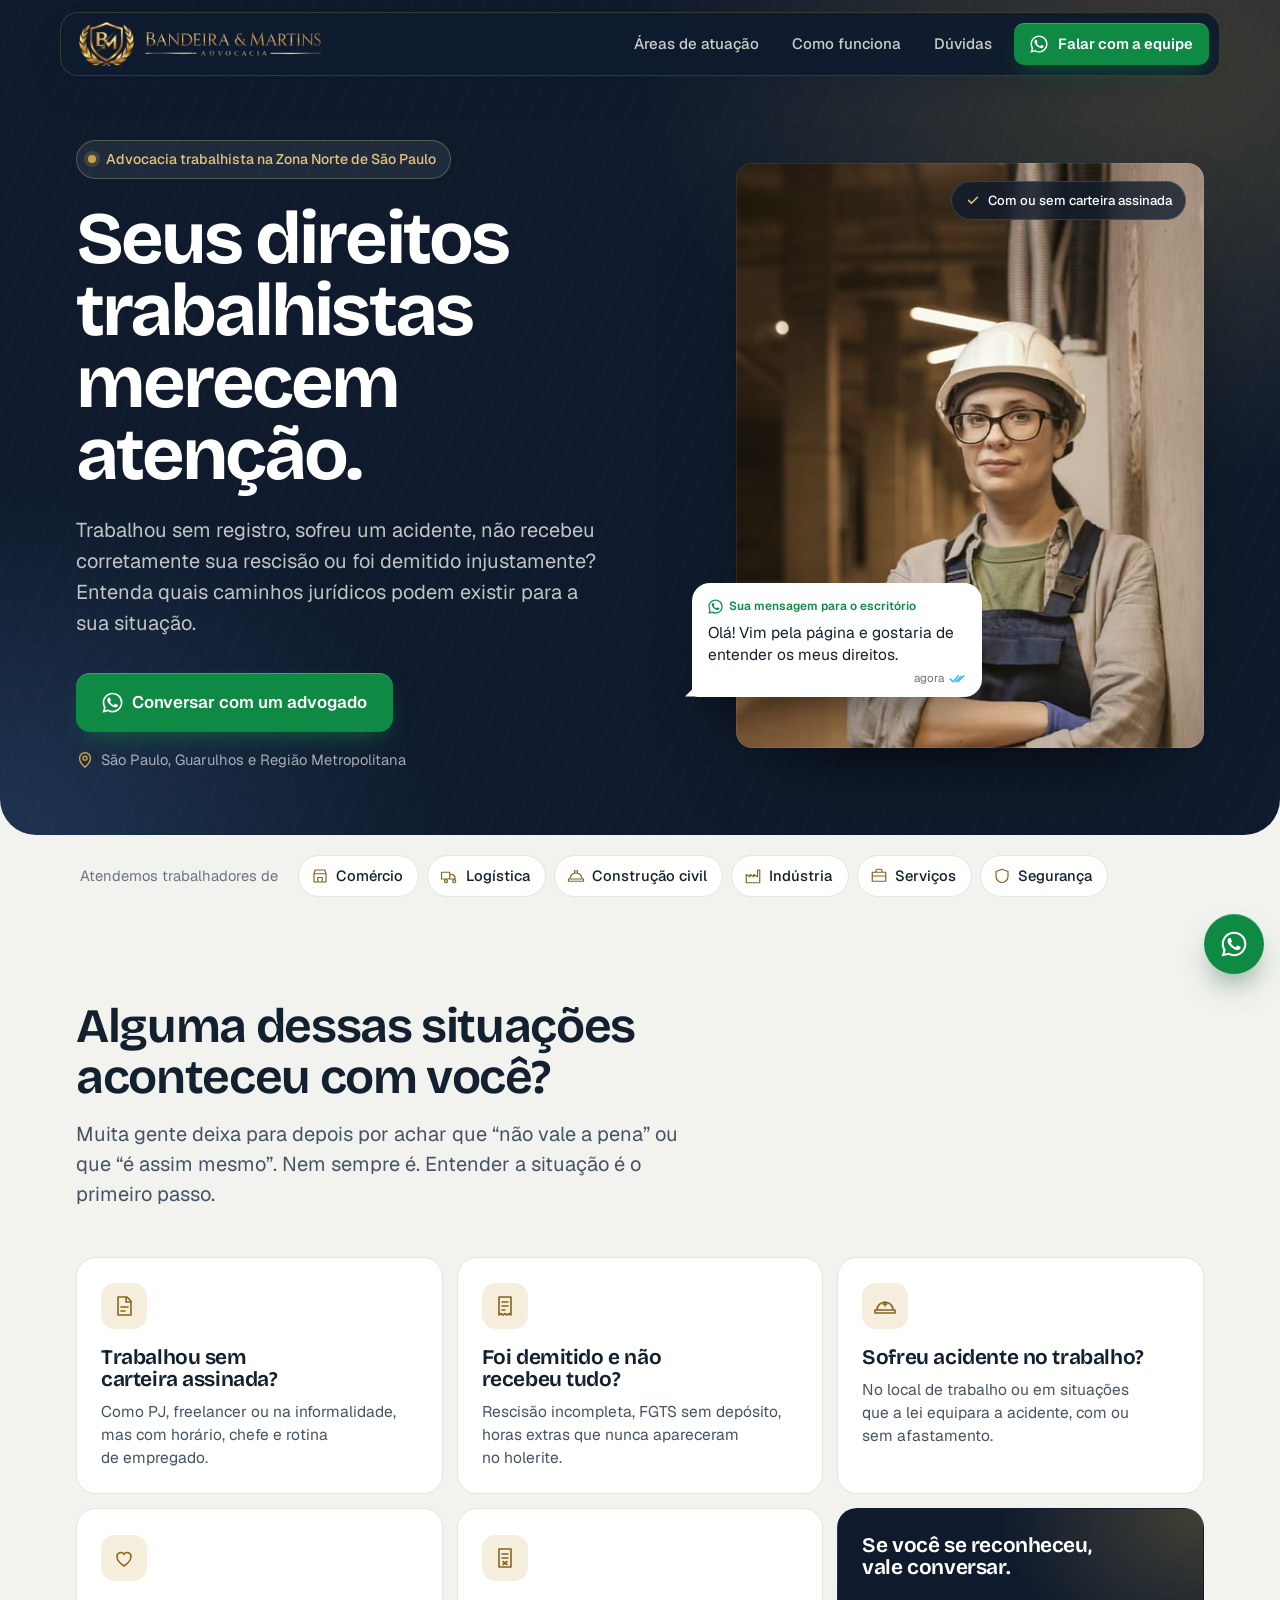
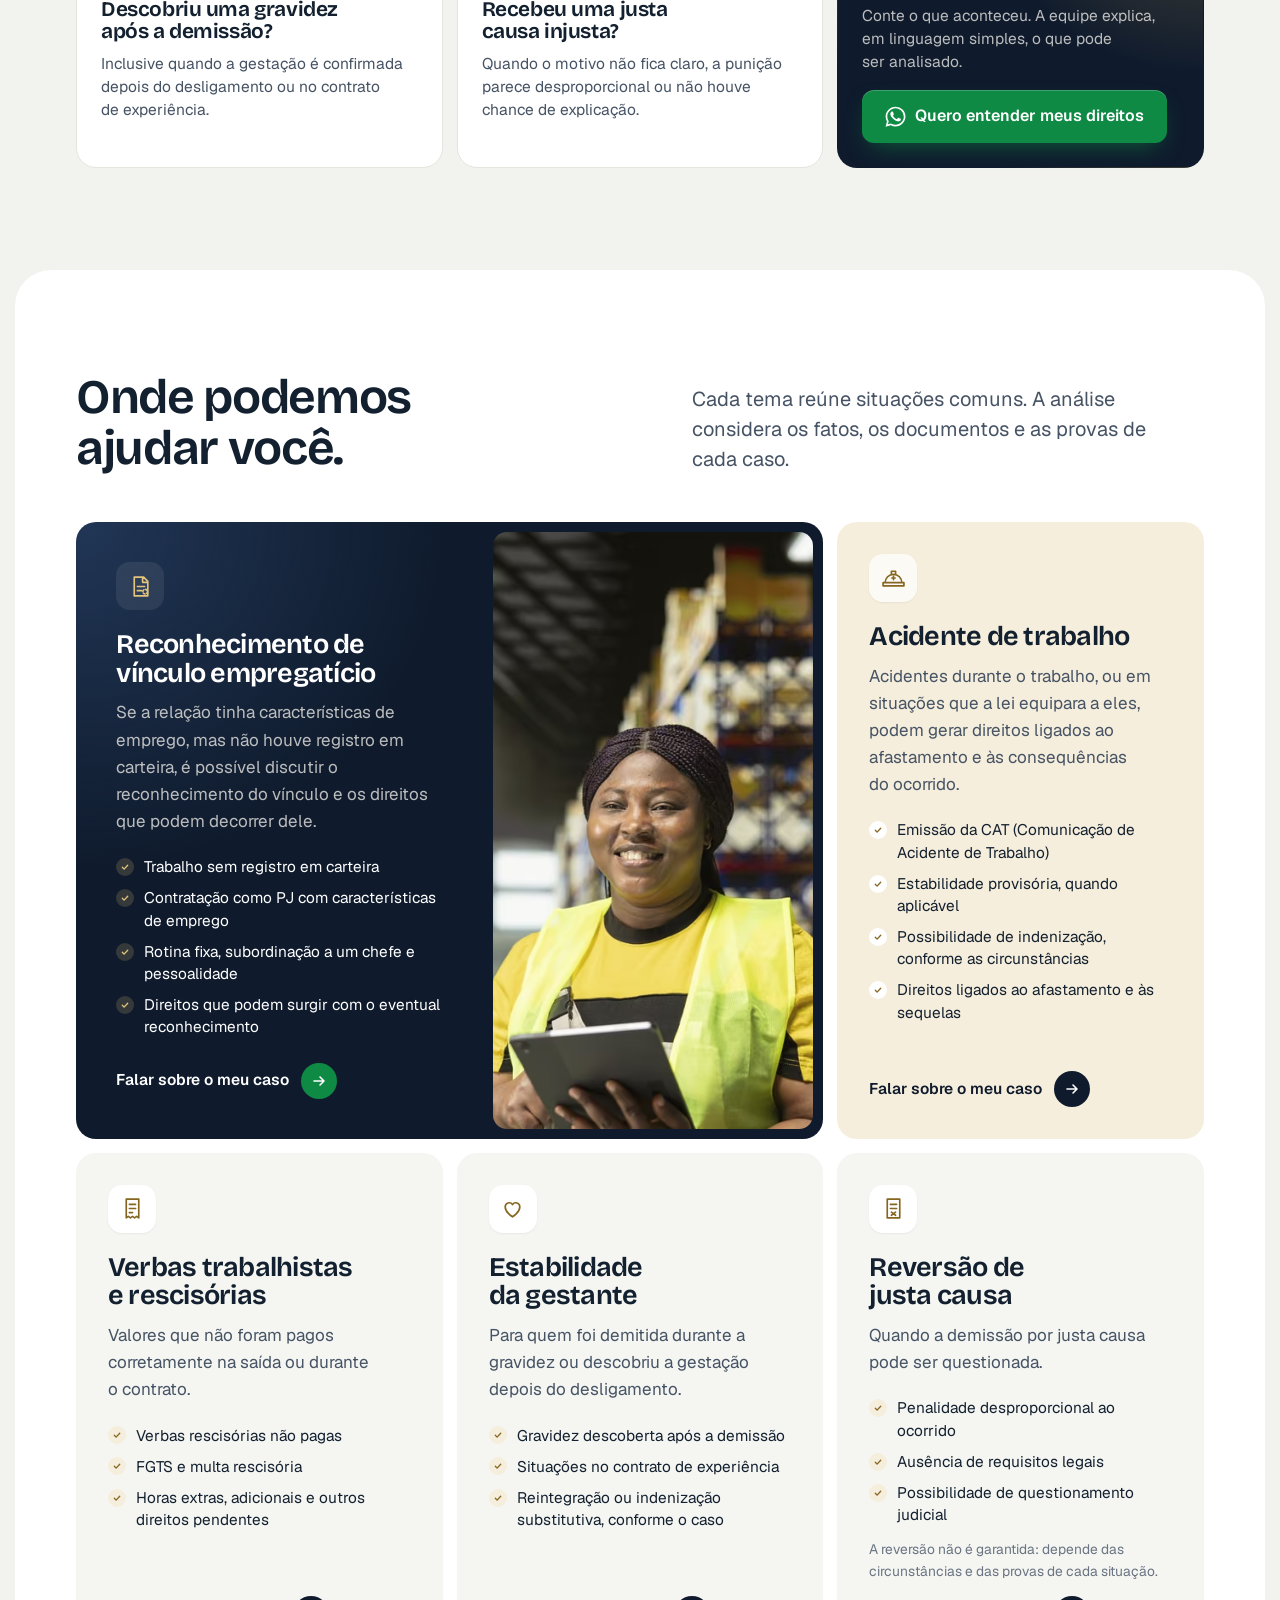
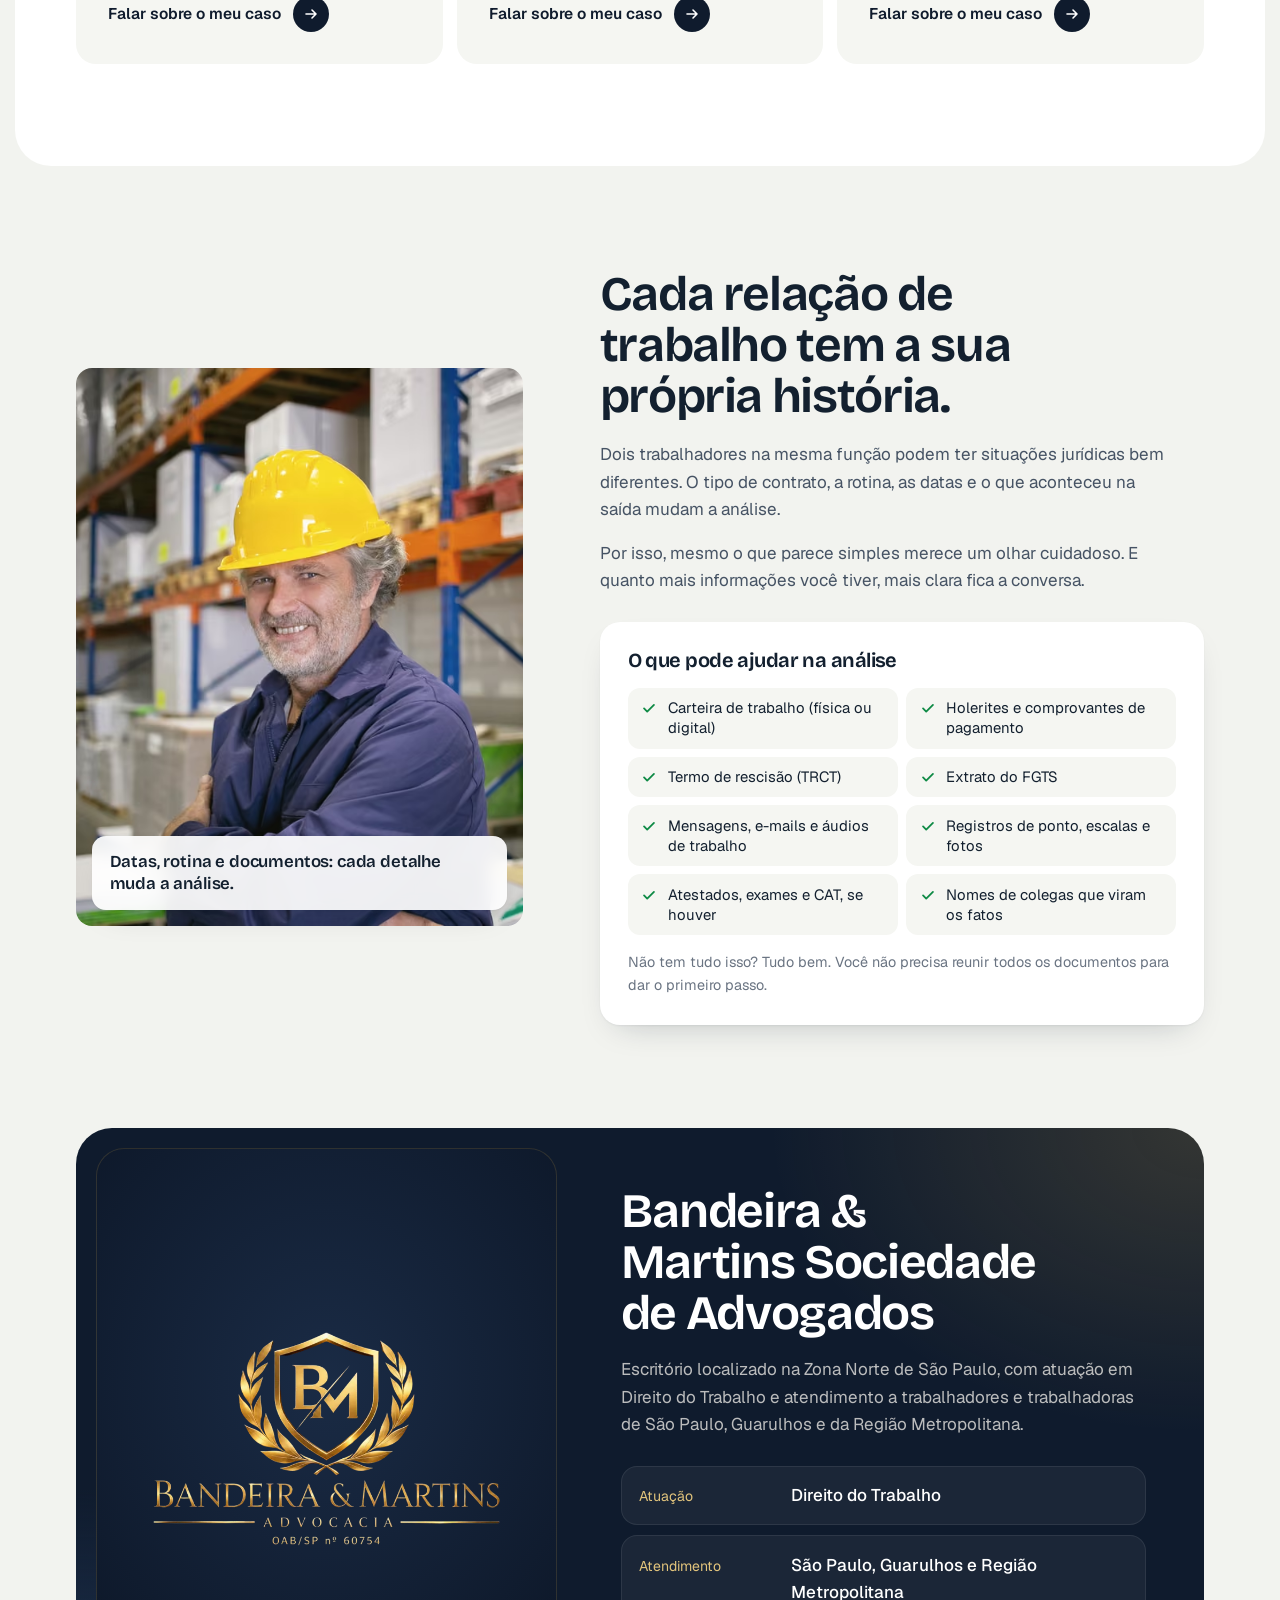
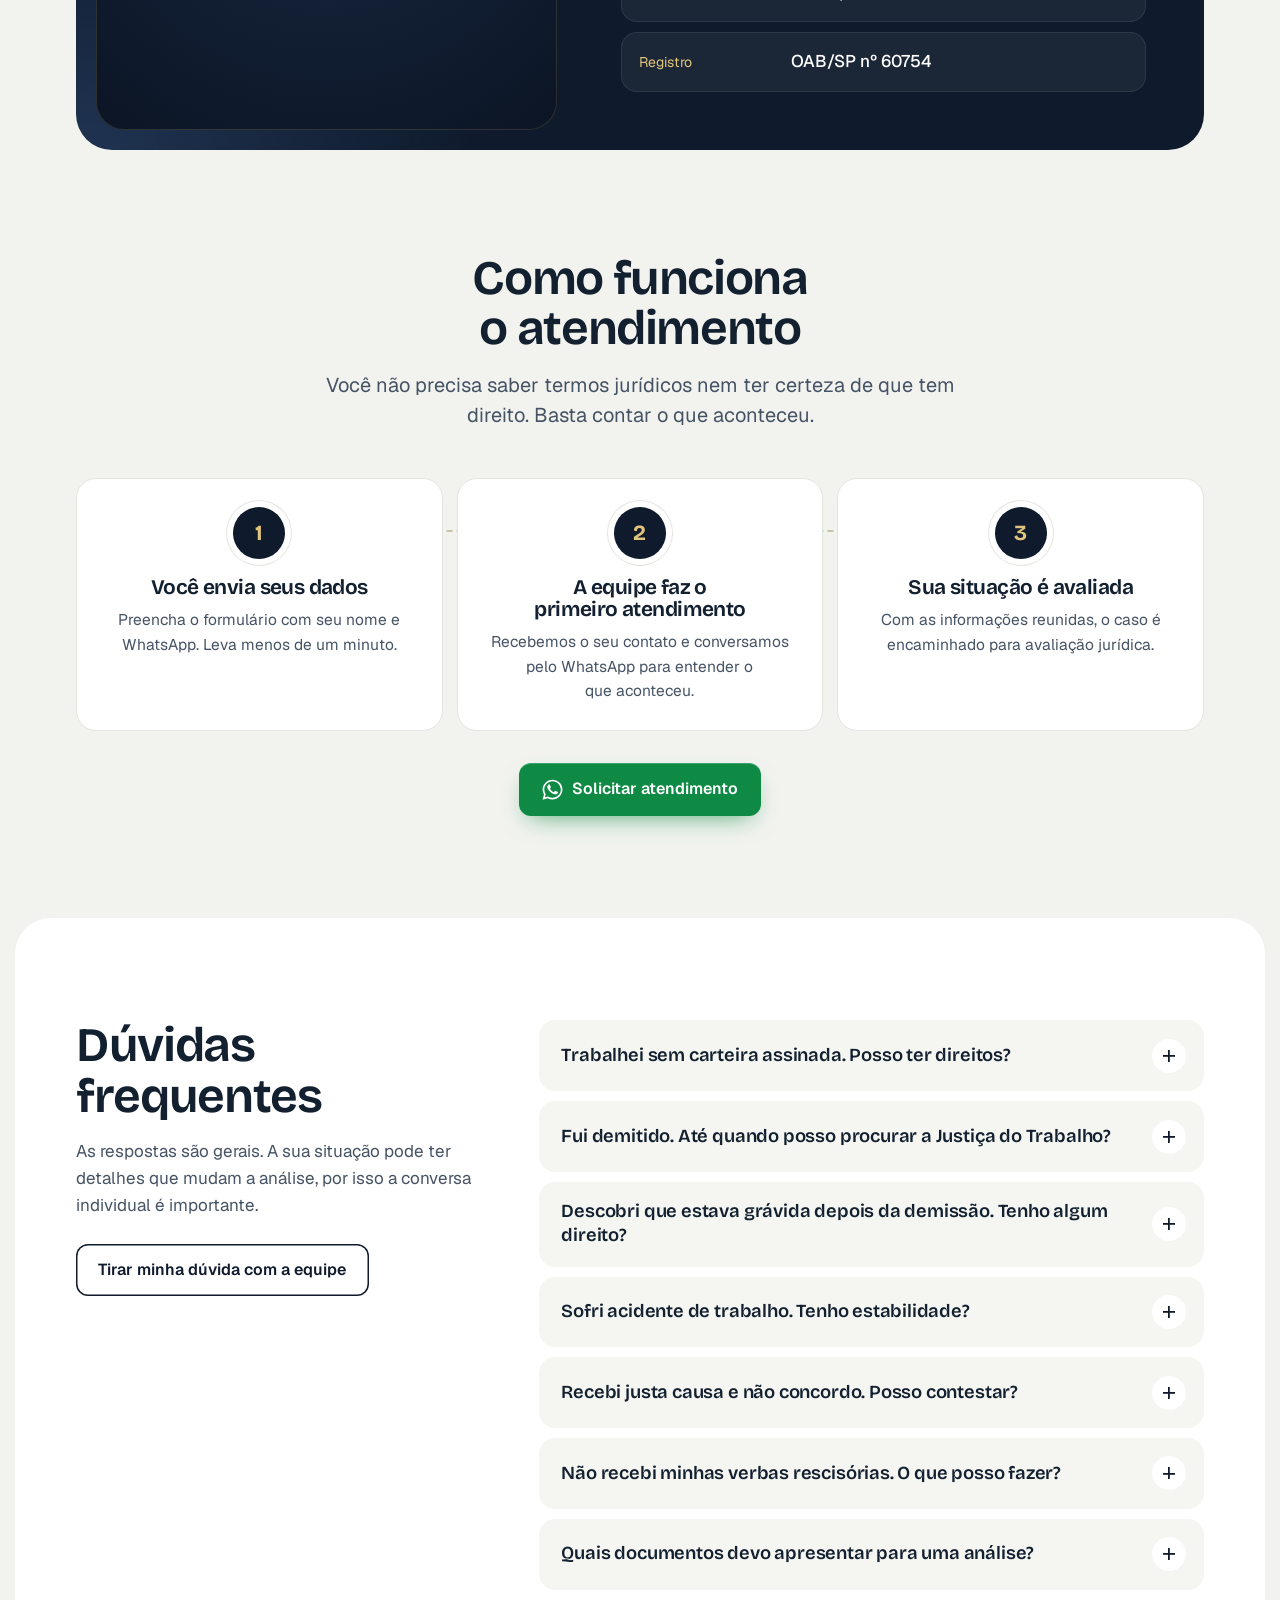
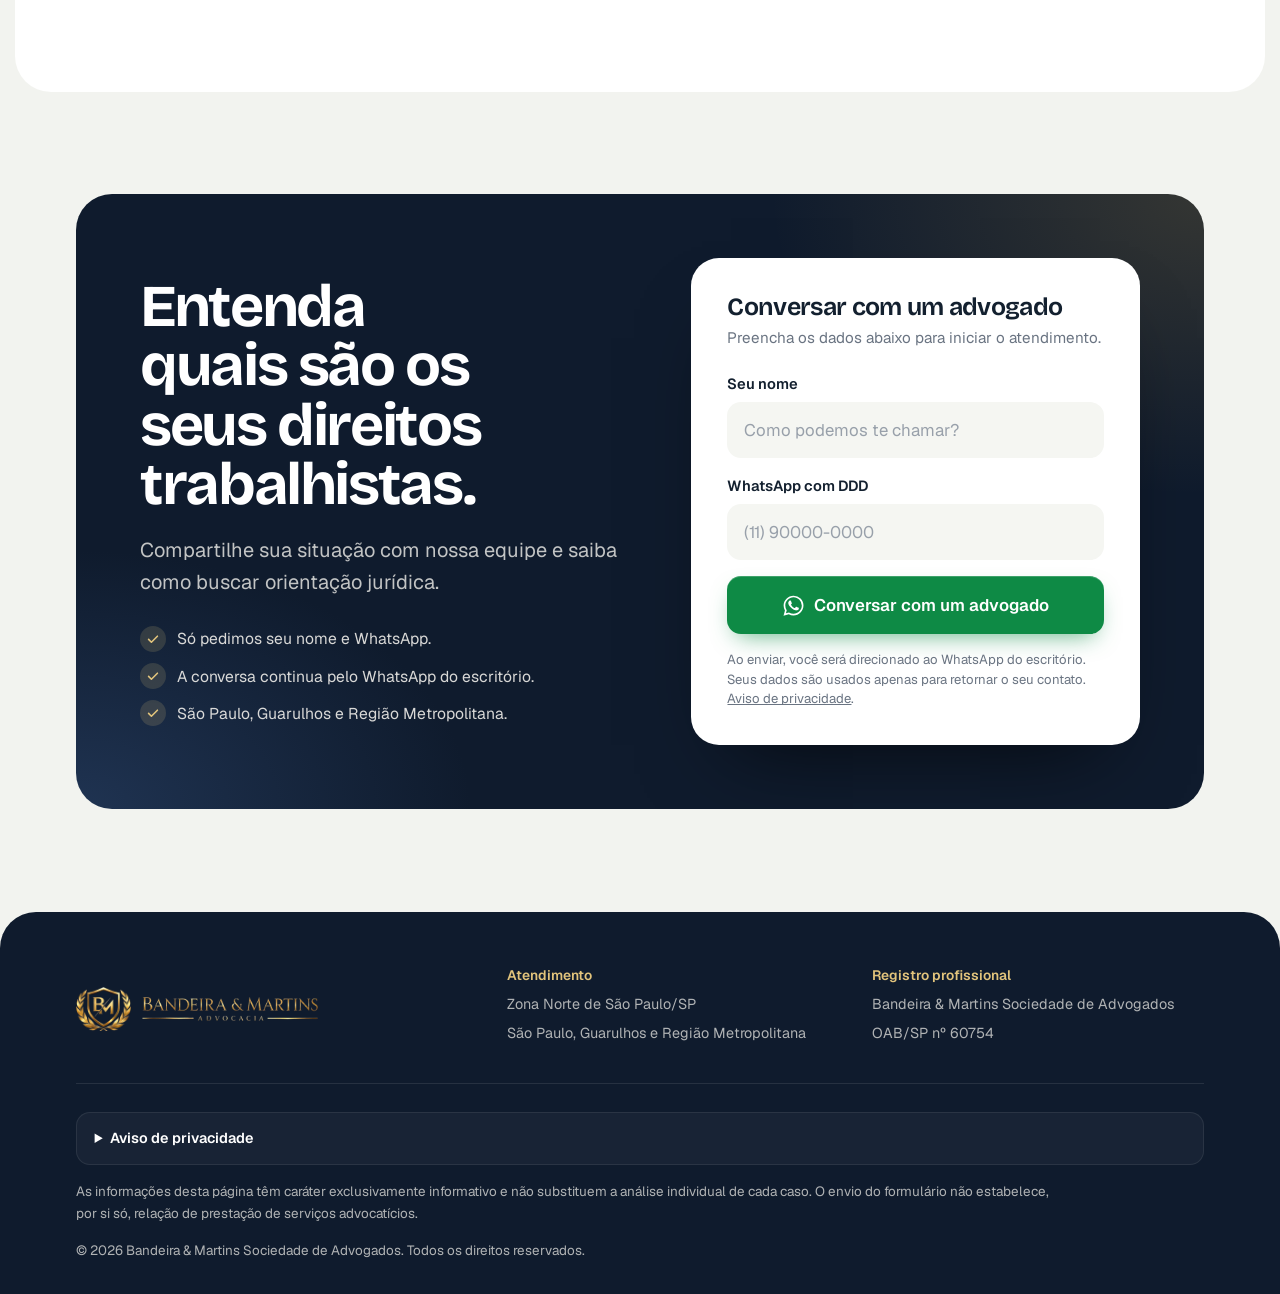
==== trabalhista/index.html @ 16fa7edf "LP Trabalhista Bandeira & Martins (pasta trabalhista/) + painel de leads - index.html: LP trabalhist" ====
<!doctype html>
<html lang="pt-BR">
<head>
  <meta charset="utf-8">
  <meta name="viewport" content="width=device-width, initial-scale=1, viewport-fit=cover">
  <title>Advogado Trabalhista na Zona Norte de SP | Bandeira &amp; Martins</title>
  <meta name="description" content="Trabalhou sem registro, sofreu acidente, não recebeu a rescisão ou foi demitido por justa causa? Entenda seus direitos trabalhistas. Atendimento em São Paulo, Guarulhos e Região Metropolitana.">
  <meta name="robots" content="index, follow">
  <meta name="theme-color" content="#0f1b2d">
  <!-- Após definir o domínio: <link rel="canonical" href="https://DOMINIO/"> e use a URL absoluta em og:image -->

  <meta property="og:type" content="website">
  <meta property="og:locale" content="pt_BR">
  <meta property="og:site_name" content="Bandeira &amp; Martins Sociedade de Advogados">
  <meta property="og:title" content="Seus direitos trabalhistas merecem atenção | Bandeira &amp; Martins">
  <meta property="og:description" content="Advocacia trabalhista na Zona Norte de São Paulo. Converse com a equipe e entenda quais caminhos podem existir para a sua situação.">
  <meta property="og:image" content="assets/img/og.jpg">
  <meta property="og:image:width" content="1200">
  <meta property="og:image:height" content="630">
  <meta name="twitter:card" content="summary_large_image">

  <link rel="icon" href="assets/img/favicon.png" type="image/png">
  <link rel="apple-touch-icon" href="assets/img/apple-touch-icon.png">

  <link rel="preload" href="assets/fonts/bricolage-grotesque-latin-wght-normal.woff2" as="font" type="font/woff2" crossorigin>
  <link rel="preload" href="assets/fonts/geist-latin-wght-normal.woff2" as="font" type="font/woff2" crossorigin>
  <link rel="preload" as="image" type="image/avif" fetchpriority="high"
        imagesrcset="assets/img/hero-520.avif 520w, assets/img/hero-780.avif 780w, assets/img/hero-1080.avif 1080w"
        imagesizes="(max-width: 900px) 92vw, 40vw">
  <link rel="preconnect" href="https://qxhnjzyhtllmtdrcyygi.supabase.co" crossorigin>

  <link rel="stylesheet" href="assets/css/style.css">
  <script>document.documentElement.classList.add('js');</script>

  <!--
    TAGS DE CAMPANHA (Meta Pixel / Google Tag Manager / Google Ads)
    Cole os snippets aqui. O formulário já dispara window.dataLayer.push({ event: 'generate_lead' })
    e, se existir, fbq('track', 'Lead') no envio bem-sucedido.
  -->

  <script type="application/ld+json">
  {
    "@context": "https://schema.org",
    "@type": "LegalService",
    "name": "Bandeira & Martins Sociedade de Advogados",
    "logo": "assets/img/logo-full.webp",
    "telephone": "+55-11-98171-6908",
    "description": "Advocacia trabalhista na Zona Norte de São Paulo.",
    "areaServed": ["São Paulo", "Guarulhos", "Região Metropolitana de São Paulo"],
    "address": { "@type": "PostalAddress", "addressLocality": "São Paulo", "addressRegion": "SP", "addressCountry": "BR" },
    "knowsAbout": ["Direito do Trabalho", "Reconhecimento de vínculo empregatício", "Acidente de trabalho", "Verbas rescisórias", "Estabilidade da gestante", "Reversão de justa causa"]
  }
  </script>
</head>
<body>
  <svg width="0" height="0" style="position:absolute" aria-hidden="true" focusable="false">
    <symbol id="i-wa" viewBox="0 0 24 24"><path fill="currentColor" d="M17.47 14.38c-.3-.15-1.75-.86-2.02-.96-.27-.1-.47-.15-.67.15-.2.3-.77.96-.94 1.16-.17.2-.35.22-.64.07-.3-.15-1.25-.46-2.38-1.47-.88-.79-1.47-1.76-1.65-2.06-.17-.3-.02-.46.13-.6.13-.14.3-.35.45-.52.15-.18.2-.3.3-.5.1-.2.05-.37-.03-.52-.07-.15-.67-1.62-.92-2.22-.24-.58-.49-.5-.67-.51h-.57c-.2 0-.52.07-.79.37-.27.3-1.04 1.02-1.04 2.48 0 1.46 1.07 2.88 1.21 3.08.15.2 2.1 3.2 5.08 4.49.71.31 1.26.49 1.7.63.71.22 1.36.19 1.87.12.57-.09 1.75-.72 2-1.41.25-.69.25-1.29.17-1.41-.07-.12-.27-.2-.57-.35M12.05 21.5h-.01a9.4 9.4 0 0 1-4.8-1.31l-.34-.2-3.56.93.95-3.47-.22-.36a9.4 9.4 0 0 1-1.44-5.01c0-5.2 4.23-9.43 9.43-9.43 2.52 0 4.89.98 6.67 2.77a9.37 9.37 0 0 1 2.76 6.67c0 5.2-4.23 9.42-9.44 9.42m8.03-17.45A11.27 11.27 0 0 0 12.05.72C5.79.72.7 5.8.7 12.06c0 2 .52 3.95 1.52 5.67L.6 23.6l6.01-1.58a11.3 11.3 0 0 0 5.43 1.38h.01c6.25 0 11.34-5.09 11.35-11.35 0-3.03-1.18-5.88-3.32-8.02"/></symbol>
    <symbol id="i-arrow" viewBox="0 0 16 16"><path d="M3 8h10M9 4l4 4-4 4" fill="none" stroke="currentColor" stroke-width="1.6" stroke-linecap="round" stroke-linejoin="round"/></symbol>
    <symbol id="i-check" viewBox="0 0 20 20"><path d="M4.5 10.5l3.5 3.5L15.5 6.5" fill="none" stroke="currentColor" stroke-width="2" stroke-linecap="round" stroke-linejoin="round"/></symbol>
    <symbol id="i-pin" viewBox="0 0 20 20"><path d="M10 18s6-5.3 6-10a6 6 0 1 0-12 0c0 4.7 6 10 6 10z" fill="none" stroke="currentColor" stroke-width="1.6"/><circle cx="10" cy="8" r="2.2" fill="none" stroke="currentColor" stroke-width="1.6"/></symbol>
    <symbol id="i-ticks" viewBox="0 0 18 12"><path d="M1 6.5l3 3L10 3M7 9.5L13 3.5M9.5 9.5L16 3" fill="none" stroke="currentColor" stroke-width="1.5" stroke-linecap="round" stroke-linejoin="round"/></symbol>
  </svg>

  <a class="skip-link" href="#conteudo">Pular para o conteúdo</a>

  <!-- ===================== CABEÇALHO ===================== -->
  <header class="site-header">
    <div class="site-header__bar">
      <a class="brand" href="#conteudo" aria-label="Bandeira &amp; Martins Advocacia — início">
        <img class="brand__mark" src="assets/img/logo-mark.webp" width="120" height="96" alt="">
        <img class="brand__word" src="assets/img/logo-word.webp" width="468" height="64" alt="Bandeira &amp; Martins Advocacia">
      </a>
      <nav class="nav" aria-label="Principal">
        <ul class="nav__list" id="menu">
          <li><a href="#areas">Áreas de atuação</a></li>
          <li><a href="#como-funciona">Como funciona</a></li>
          <li><a href="#duvidas">Dúvidas</a></li>
          <li class="nav__cta"><a class="btn" href="#contato" data-cta="menu"><svg aria-hidden="true"><use href="#i-wa"/></svg>Falar com a equipe</a></li>
        </ul>
        <a class="btn btn--sm nav__btn" href="#contato" data-cta="header"><svg aria-hidden="true"><use href="#i-wa"/></svg>Falar com a equipe</a>
        <button class="menu-toggle" type="button" aria-expanded="false" aria-controls="menu" aria-label="Abrir menu"><span></span></button>
      </nav>
    </div>
  </header>

  <main id="conteudo">

    <!-- ===================== 01 · HERO ===================== -->
    <section class="hero" aria-labelledby="hero-title">
      <div class="wrap">
        <div class="hero__panel">
          <div class="hero__copy">
            <p class="hero__badge"><span class="dot" aria-hidden="true"></span>Advocacia trabalhista na Zona Norte de São Paulo</p>
            <h1 class="hero__title" id="hero-title">Seus direitos trabalhistas merecem atenção.</h1>
            <p class="hero__lead">Trabalhou sem registro, sofreu um acidente, não recebeu corretamente sua rescisão ou foi demitido injustamente? Entenda quais caminhos jurídicos podem existir para a sua situação.</p>
            <div class="hero__actions">
              <a class="btn btn--lg" href="#contato" data-cta="hero"><svg aria-hidden="true"><use href="#i-wa"/></svg>Conversar com um advogado</a>
              <p class="hero__region"><svg aria-hidden="true"><use href="#i-pin"/></svg>São Paulo, Guarulhos e Região Metropolitana</p>
            </div>
          </div>

          <div class="hero__visual">
            <div class="hero__photo">
              <picture>
                <source type="image/avif" srcset="assets/img/hero-520.avif 520w, assets/img/hero-780.avif 780w, assets/img/hero-1080.avif 1080w" sizes="(max-width: 900px) 92vw, 40vw">
                <source type="image/webp" srcset="assets/img/hero-520.webp 520w, assets/img/hero-780.webp 780w, assets/img/hero-1080.webp 1080w" sizes="(max-width: 900px) 92vw, 40vw">
                <img src="assets/img/hero-780.webp" width="780" height="975" alt="Trabalhadora de capacete e macacão em um galpão industrial" fetchpriority="high" decoding="async">
              </picture>
            </div>

            <!-- Ilustra a mensagem que o próprio visitante envia ao final do formulário -->
            <div class="bubble" aria-hidden="true">
              <p class="bubble__head"><svg><use href="#i-wa"/></svg>Sua mensagem para o escritório</p>
              <p class="bubble__text">Olá! Vim pela página e gostaria de entender os meus direitos.</p>
              <p class="bubble__meta">agora <svg><use href="#i-ticks"/></svg></p>
            </div>

            <p class="hero__chip"><svg aria-hidden="true"><use href="#i-check"/></svg>Com ou sem carteira assinada</p>
          </div>
        </div>

        <div class="sectors">
          <p class="sectors__label">Atendemos trabalhadores de</p>
          <ul class="sectors__list">
            <li><svg viewBox="0 0 24 24" aria-hidden="true"><path d="M4 9l1.5-5h13L20 9M4 9h16M4 9v11h16V9M9 20v-6h6v6"/></svg>Comércio</li>
            <li><svg viewBox="0 0 24 24" aria-hidden="true"><path d="M2 7h11v9H2zM13 10h4l3 3v3h-7M6 19a2 2 0 1 0 0-.01M17 19a2 2 0 1 0 0-.01"/></svg>Logística</li>
            <li><svg viewBox="0 0 24 24" aria-hidden="true"><path d="M4 16a8 8 0 0 1 16 0M2 16h20v3H2zM10 8V5h4v3"/></svg>Construção civil</li>
            <li><svg viewBox="0 0 24 24" aria-hidden="true"><path d="M3 21V10l5 3V10l5 3V10l5 3V4h3v17z"/></svg>Indústria</li>
            <li><svg viewBox="0 0 24 24" aria-hidden="true"><path d="M8 7V5a2 2 0 0 1 2-2h4a2 2 0 0 1 2 2v2M3 7h18v12H3zM3 12h18"/></svg>Serviços</li>
            <li><svg viewBox="0 0 24 24" aria-hidden="true"><path d="M12 3l8 3v6c0 4.5-3.4 8-8 9-4.6-1-8-4.5-8-9V6z"/></svg>Segurança</li>
          </ul>
        </div>
      </div>
    </section>

    <!-- ===================== 02 · IDENTIFICAÇÃO ===================== -->
    <section class="ident" aria-labelledby="ident-title">
      <div class="wrap">
        <div class="head">
          <h2 id="ident-title">Alguma dessas situações aconteceu com você?</h2>
          <p>Muita gente deixa para depois por achar que “não vale a pena” ou que “é assim mesmo”. Nem sempre é. Entender a situação é o primeiro passo.</p>
        </div>

        <ul class="ident__grid">
          <li class="sit">
            <span class="sit__icon" aria-hidden="true"><svg viewBox="0 0 24 24"><path d="M6 3h9l4 4v14H6zM14 3v5h5M9 13h7M9 17h4"/></svg></span>
            <h3>Trabalhou sem carteira assinada?</h3>
            <p>Como PJ, freelancer ou na informalidade, mas com horário, chefe e rotina de empregado.</p>
          </li>
          <li class="sit">
            <span class="sit__icon" aria-hidden="true"><svg viewBox="0 0 24 24"><path d="M6 3h12v18l-2-1.4-2 1.4-2-1.4-2 1.4-2-1.4L6 21zM9 8h6M9 12h6M9 16h3"/></svg></span>
            <h3>Foi demitido e não recebeu tudo?</h3>
            <p>Rescisão incompleta, FGTS sem depósito, horas extras que nunca apareceram no holerite.</p>
          </li>
          <li class="sit">
            <span class="sit__icon" aria-hidden="true"><svg viewBox="0 0 24 24"><path d="M4 16a8 8 0 0 1 16 0M2 16h20v3H2zM12 8v4M10 10h4"/></svg></span>
            <h3>Sofreu acidente no trabalho?</h3>
            <p>No local de trabalho ou em situações que a lei equipara a acidente, com ou sem afastamento.</p>
          </li>
          <li class="sit">
            <span class="sit__icon" aria-hidden="true"><svg viewBox="0 0 24 24"><path d="M12 20s-7-4.2-7-9.5A3.8 3.8 0 0 1 12 8.3a3.8 3.8 0 0 1 7 2.2C19 15.8 12 20 12 20z"/></svg></span>
            <h3>Descobriu uma gravidez após a demissão?</h3>
            <p>Inclusive quando a gestação é confirmada depois do desligamento ou no contrato de experiência.</p>
          </li>
          <li class="sit">
            <span class="sit__icon" aria-hidden="true"><svg viewBox="0 0 24 24"><path d="M6 3h12v18H6zM9 8h6M9 12h6M10 15.5l4 3M14 15.5l-4 3"/></svg></span>
            <h3>Recebeu uma justa causa injusta?</h3>
            <p>Quando o motivo não fica claro, a punição parece desproporcional ou não houve chance de explicação.</p>
          </li>
          <li class="sit sit--cta">
            <h3>Se você se reconheceu, vale conversar.</h3>
            <p>Conte o que aconteceu. A equipe explica, em linguagem simples, o que pode ser analisado.</p>
            <a class="btn" href="#contato" data-cta="identificacao"><svg aria-hidden="true"><use href="#i-wa"/></svg>Quero entender meus direitos</a>
          </li>
        </ul>
      </div>
    </section>

    <!-- ===================== 03 · ÁREAS DE ATUAÇÃO ===================== -->
    <section class="areas" id="areas" aria-labelledby="areas-title">
      <div class="wrap">
        <div class="head head--split">
          <h2 id="areas-title">Onde podemos ajudar você.</h2>
          <p>Cada tema reúne situações comuns. A análise considera os fatos, os documentos e as provas de cada caso.</p>
        </div>

        <div class="bento">
          <!-- A · Vínculo (destaque) -->
          <article class="area area--feature">
            <div class="area__body">
              <span class="area__icon" aria-hidden="true"><svg viewBox="0 0 24 24"><path d="M6 3h9l4 4v14H6zM14 3v5h5M9 12h7M9 16h4"/><circle cx="16.5" cy="17" r="2.2" stroke-dasharray="1.6 1.6"/></svg></span>
              <h3>Reconhecimento de vínculo empregatício</h3>
              <p class="area__desc">Se a relação tinha características de emprego, mas não houve registro em carteira, é possível discutir o reconhecimento do vínculo e os direitos que podem decorrer dele.</p>
              <ul class="ticks">
                <li>Trabalho sem registro em carteira</li>
                <li>Contratação como PJ com características de emprego</li>
                <li>Rotina fixa, subordinação a um chefe e pessoalidade</li>
                <li>Direitos que podem surgir com o eventual reconhecimento</li>
              </ul>
              <a class="area__link" href="#contato" data-cta="area" data-servico="Reconhecimento de vínculo">Falar sobre o meu caso<span class="area__go" aria-hidden="true"><svg><use href="#i-arrow"/></svg></span></a>
            </div>
            <figure class="area__photo">
              <picture>
                <source type="image/avif" srcset="assets/img/vinculo-560.avif 560w, assets/img/vinculo-880.avif 880w" sizes="(max-width: 700px) 92vw, 30vw">
                <source type="image/webp" srcset="assets/img/vinculo-560.webp 560w, assets/img/vinculo-880.webp 880w" sizes="(max-width: 700px) 92vw, 30vw">
                <img src="assets/img/vinculo-560.webp" width="560" height="700" alt="Trabalhadora com colete refletivo em um centro de distribuição" loading="lazy" decoding="async">
              </picture>
            </figure>
          </article>

          <!-- B · Acidente -->
          <article class="area area--warm">
            <span class="area__icon" aria-hidden="true"><svg viewBox="0 0 24 24"><path d="M4 16a8 8 0 0 1 16 0M2 16h20v3H2zM10 8V5h4v3M12 10v3M10.5 11.5h3"/></svg></span>
            <h3>Acidente de trabalho</h3>
            <p class="area__desc">Acidentes durante o trabalho, ou em situações que a lei equipara a eles, podem gerar direitos ligados ao afastamento e às consequências do ocorrido.</p>
            <ul class="ticks">
              <li>Emissão da CAT (Comunicação de Acidente de Trabalho)</li>
              <li>Estabilidade provisória, quando aplicável</li>
              <li>Possibilidade de indenização, conforme as circunstâncias</li>
              <li>Direitos ligados ao afastamento e às sequelas</li>
            </ul>
            <a class="area__link" href="#contato" data-cta="area" data-servico="Acidente de trabalho">Falar sobre o meu caso<span class="area__go" aria-hidden="true"><svg><use href="#i-arrow"/></svg></span></a>
          </article>

          <!-- C · Verbas -->
          <article class="area">
            <span class="area__icon" aria-hidden="true"><svg viewBox="0 0 24 24"><path d="M6 3h12v18l-2-1.4-2 1.4-2-1.4-2 1.4-2-1.4L6 21zM9 8h6M9 12h6M9 16h3"/></svg></span>
            <h3>Verbas trabalhistas e rescisórias</h3>
            <p class="area__desc">Valores que não foram pagos corretamente na saída ou durante o contrato.</p>
            <ul class="ticks">
              <li>Verbas rescisórias não pagas</li>
              <li>FGTS e multa rescisória</li>
              <li>Horas extras, adicionais e outros direitos pendentes</li>
            </ul>
            <a class="area__link" href="#contato" data-cta="area" data-servico="Verbas rescisórias">Falar sobre o meu caso<span class="area__go" aria-hidden="true"><svg><use href="#i-arrow"/></svg></span></a>
          </article>

          <!-- D · Gestante -->
          <article class="area">
            <span class="area__icon" aria-hidden="true"><svg viewBox="0 0 24 24"><path d="M12 20s-7-4.2-7-9.5A3.8 3.8 0 0 1 12 8.3a3.8 3.8 0 0 1 7 2.2C19 15.8 12 20 12 20z"/></svg></span>
            <h3>Estabilidade da gestante</h3>
            <p class="area__desc">Para quem foi demitida durante a gravidez ou descobriu a gestação depois do desligamento.</p>
            <ul class="ticks">
              <li>Gravidez descoberta após a demissão</li>
              <li>Situações no contrato de experiência</li>
              <li>Reintegração ou indenização substitutiva, conforme o caso</li>
            </ul>
            <a class="area__link" href="#contato" data-cta="area" data-servico="Estabilidade da gestante">Falar sobre o meu caso<span class="area__go" aria-hidden="true"><svg><use href="#i-arrow"/></svg></span></a>
          </article>

          <!-- E · Justa causa -->
          <article class="area">
            <span class="area__icon" aria-hidden="true"><svg viewBox="0 0 24 24"><path d="M6 3h12v18H6zM9 8h6M9 12h6M10 15.5l4 3M14 15.5l-4 3"/></svg></span>
            <h3>Reversão de justa causa</h3>
            <p class="area__desc">Quando a demissão por justa causa pode ser questionada.</p>
            <ul class="ticks">
              <li>Penalidade desproporcional ao ocorrido</li>
              <li>Ausência de requisitos legais</li>
              <li>Possibilidade de questionamento judicial</li>
            </ul>
            <p class="area__note">A reversão não é garantida: depende das circunstâncias e das provas de cada situação.</p>
            <a class="area__link" href="#contato" data-cta="area" data-servico="Reversão de justa causa">Falar sobre o meu caso<span class="area__go" aria-hidden="true"><svg><use href="#i-arrow"/></svg></span></a>
          </article>
        </div>
      </div>
    </section>

    <!-- ===================== 04 · ENTENDA SUA SITUAÇÃO ===================== -->
    <section class="entenda" aria-labelledby="entenda-title">
      <div class="wrap">
        <figure class="entenda__media">
          <picture>
            <source type="image/avif" srcset="assets/img/situacao-560.avif 560w, assets/img/situacao-880.avif 880w" sizes="(max-width: 900px) 92vw, 38vw">
            <source type="image/webp" srcset="assets/img/situacao-560.webp 560w, assets/img/situacao-880.webp 880w" sizes="(max-width: 900px) 92vw, 38vw">
            <img src="assets/img/situacao-560.webp" width="560" height="700" alt="Trabalhador de capacete e uniforme em um armazém" loading="lazy" decoding="async">
          </picture>
          <figcaption class="entenda__tag">Datas, rotina e documentos: cada detalhe muda a análise.</figcaption>
        </figure>

        <div class="entenda__text">
          <h2 id="entenda-title">Cada relação de trabalho tem a sua própria história.</h2>
          <p>Dois trabalhadores na mesma função podem ter situações jurídicas bem diferentes. O tipo de contrato, a rotina, as datas e o que aconteceu na saída mudam a análise.</p>
          <p>Por isso, mesmo o que parece simples merece um olhar cuidadoso. E quanto mais informações você tiver, mais clara fica a conversa.</p>

          <div class="docs">
            <h3>O que pode ajudar na análise</h3>
            <ul>
              <li><svg aria-hidden="true"><use href="#i-check"/></svg>Carteira de trabalho (física ou digital)</li>
              <li><svg aria-hidden="true"><use href="#i-check"/></svg>Holerites e comprovantes de pagamento</li>
              <li><svg aria-hidden="true"><use href="#i-check"/></svg>Termo de rescisão (TRCT)</li>
              <li><svg aria-hidden="true"><use href="#i-check"/></svg>Extrato do FGTS</li>
              <li><svg aria-hidden="true"><use href="#i-check"/></svg>Mensagens, e-mails e áudios de trabalho</li>
              <li><svg aria-hidden="true"><use href="#i-check"/></svg>Registros de ponto, escalas e fotos</li>
              <li><svg aria-hidden="true"><use href="#i-check"/></svg>Atestados, exames e CAT, se houver</li>
              <li><svg aria-hidden="true"><use href="#i-check"/></svg>Nomes de colegas que viram os fatos</li>
            </ul>
            <p class="docs__foot">Não tem tudo isso? Tudo bem. Você não precisa reunir todos os documentos para dar o primeiro passo.</p>
          </div>
        </div>
      </div>
    </section>

    <!-- ===================== 05 · SOBRE O ESCRITÓRIO ===================== -->
    <section class="sobre" id="escritorio" aria-labelledby="sobre-title">
      <div class="wrap">
        <div class="panel panel--navy sobre__panel">
          <figure class="sobre__logo">
            <img src="assets/img/logo-full.webp" width="649" height="400" alt="Logomarca Bandeira &amp; Martins Advocacia — OAB/SP nº 60754" loading="lazy" decoding="async">
          </figure>
          <div class="sobre__text">
            <h2 id="sobre-title">Bandeira &amp; Martins Sociedade de Advogados</h2>
            <p>Escritório localizado na Zona Norte de São Paulo, com atuação em Direito do Trabalho e atendimento a trabalhadores e trabalhadoras de São Paulo, Guarulhos e da Região Metropolitana.</p>
            <ul class="facts">
              <li><span>Atuação</span><strong>Direito do Trabalho</strong></li>
              <li><span>Atendimento</span><strong>São Paulo, Guarulhos e Região Metropolitana</strong></li>
              <li><span>Registro</span><strong>OAB/SP nº 60754</strong></li>
            </ul>
          </div>
        </div>
      </div>
    </section>

    <!-- ===================== 06 · COMO FUNCIONA ===================== -->
    <section class="passos" id="como-funciona" aria-labelledby="passos-title">
      <div class="wrap">
        <div class="head head--center">
          <h2 id="passos-title">Como funciona o atendimento</h2>
          <p>Você não precisa saber termos jurídicos nem ter certeza de que tem direito. Basta contar o que aconteceu.</p>
        </div>
        <ol class="passos__list">
          <li>
            <span class="passos__n" aria-hidden="true">1</span>
            <h3>Você envia seus dados</h3>
            <p>Preencha o formulário com seu nome e WhatsApp. Leva menos de um minuto.</p>
          </li>
          <li>
            <span class="passos__n" aria-hidden="true">2</span>
            <h3>A equipe faz o primeiro atendimento</h3>
            <p>Recebemos o seu contato e conversamos pelo WhatsApp para entender o que aconteceu.</p>
          </li>
          <li>
            <span class="passos__n" aria-hidden="true">3</span>
            <h3>Sua situação é avaliada</h3>
            <p>Com as informações reunidas, o caso é encaminhado para avaliação jurídica.</p>
          </li>
        </ol>
        <div class="passos__foot">
          <a class="btn" href="#contato" data-cta="como-funciona"><svg aria-hidden="true"><use href="#i-wa"/></svg>Solicitar atendimento</a>
        </div>
      </div>
    </section>

    <!-- ===================== 07 · DÚVIDAS FREQUENTES ===================== -->
    <section class="faq" id="duvidas" aria-labelledby="faq-title">
      <div class="wrap">
        <div class="faq__head">
          <h2 id="faq-title">Dúvidas frequentes</h2>
          <p>As respostas são gerais. A sua situação pode ter detalhes que mudam a análise, por isso a conversa individual é importante.</p>
          <a class="btn btn--ghost" href="#contato" data-cta="faq">Tirar minha dúvida com a equipe</a>
        </div>

        <div class="faq__list">
          <details class="faq__item">
            <summary>Trabalhei sem carteira assinada. Posso ter direitos?</summary>
            <div class="faq__answer"><p>Pode ter. Quando o trabalho reúne características de emprego, como rotina, subordinação, pagamento e o fato de ser você quem presta o serviço, é possível discutir o reconhecimento do vínculo. Isso vale também para quem foi contratado como PJ ou freelancer. Cada caso precisa ser analisado com base nos fatos e nas provas disponíveis.</p></div>
          </details>
          <details class="faq__item">
            <summary>Fui demitido. Até quando posso procurar a Justiça do Trabalho?</summary>
            <div class="faq__answer"><p>Em regra, o prazo para entrar com uma ação trabalhista é de até 2 anos após o fim do contrato, e podem ser discutidos os direitos dos últimos 5 anos contados da data do ajuizamento. Há situações específicas com regras próprias. Como o tempo conta, é recomendável buscar orientação o quanto antes.</p></div>
          </details>
          <details class="faq__item">
            <summary>Descobri que estava grávida depois da demissão. Tenho algum direito?</summary>
            <div class="faq__answer"><p>Pode ter. A lei garante estabilidade à gestante desde a confirmação da gravidez até cinco meses após o parto, e o fato de a gravidez ter sido descoberta depois da demissão não afasta essa proteção por si só, desde que a concepção tenha ocorrido durante o contrato. Conforme o caso, pode-se discutir a reintegração ou uma indenização substitutiva. Situações como contrato de experiência e aviso prévio também precisam ser analisadas.</p></div>
          </details>
          <details class="faq__item">
            <summary>Sofri acidente de trabalho. Tenho estabilidade?</summary>
            <div class="faq__answer"><p>Depende. Em geral, quem fica afastado por mais de 15 dias e recebe auxílio por incapacidade de natureza acidentária pelo INSS tem estabilidade de 12 meses após o retorno. Também podem existir outros direitos, como indenização, conforme as circunstâncias do acidente e suas consequências. A emissão da CAT e os documentos médicos são importantes na análise.</p></div>
          </details>
          <details class="faq__item">
            <summary>Recebi justa causa e não concordo. Posso contestar?</summary>
            <div class="faq__answer"><p>Sim, a justa causa pode ser questionada na Justiça do Trabalho. A análise considera, por exemplo, se o motivo está previsto em lei, se a punição foi proporcional e se foi aplicada logo após o fato. A reversão não é automática: depende das provas e das circunstâncias de cada situação.</p></div>
          </details>
          <details class="faq__item">
            <summary>Não recebi minhas verbas rescisórias. O que posso fazer?</summary>
            <div class="faq__answer"><p>A empresa tem prazo legal para pagar a rescisão, em regra até 10 dias após o término do contrato. Se os valores não foram pagos, ou foram pagos de forma incompleta, é possível buscar a cobrança, inclusive de FGTS e da multa rescisória, quando devidos. Guarde o termo de rescisão, os holerites e o extrato do FGTS.</p></div>
          </details>
          <details class="faq__item">
            <summary>Quais documentos devo apresentar para uma análise?</summary>
            <div class="faq__answer"><p>Ajudam bastante: carteira de trabalho, holerites, termo de rescisão, extrato do FGTS, mensagens e e-mails de trabalho, registros de ponto, atestados e a CAT, se houver. Mas não se preocupe se não tiver tudo agora: no primeiro contato, a equipe orienta sobre o que é importante no seu caso.</p></div>
          </details>
        </div>
      </div>
    </section>

    <!-- ===================== 08 · CTA FINAL + FORMULÁRIO ===================== -->
    <section class="contato" id="contato" aria-labelledby="contato-title">
      <div class="wrap">
        <div class="panel panel--navy contato__panel">
          <div class="contato__copy">
            <h2 id="contato-title">Entenda quais são os seus direitos trabalhistas.</h2>
            <p class="contato__lead">Compartilhe sua situação com nossa equipe e saiba como buscar orientação jurídica.</p>
            <ul class="contato__points">
              <li><svg aria-hidden="true"><use href="#i-check"/></svg>Só pedimos seu nome e WhatsApp.</li>
              <li><svg aria-hidden="true"><use href="#i-check"/></svg>A conversa continua pelo WhatsApp do escritório.</li>
              <li><svg aria-hidden="true"><use href="#i-check"/></svg>São Paulo, Guarulhos e Região Metropolitana.</li>
            </ul>
          </div>

          <div class="form-card">
            <h3>Conversar com um advogado</h3>
            <p>Preencha os dados abaixo para iniciar o atendimento.</p>

            <form id="lead-form" novalidate>
              <div class="form-status" id="form-status" role="alert" aria-live="assertive"></div>

              <div class="field">
                <label for="nome">Seu nome</label>
                <input id="nome" name="nome" type="text" autocomplete="name" autocapitalize="words" maxlength="80" required placeholder="Como podemos te chamar?" aria-describedby="nome-erro">
                <p class="field__error" id="nome-erro">Informe seu nome (pelo menos 2 letras).</p>
              </div>

              <div class="field">
                <label for="whatsapp">WhatsApp com DDD</label>
                <input id="whatsapp" name="whatsapp" type="tel" inputmode="numeric" autocomplete="tel-national" maxlength="15" required placeholder="(11) 90000-0000" aria-describedby="whatsapp-erro">
                <p class="field__error" id="whatsapp-erro">Informe um número de WhatsApp válido com DDD.</p>
              </div>

              <div class="hp-field" aria-hidden="true">
                <label for="website">Não preencha este campo</label>
                <input id="website" name="website" type="text" tabindex="-1" autocomplete="off">
              </div>
              <input type="hidden" name="servico" id="servico">

              <button class="btn btn--lg btn--block" type="submit" id="submit-btn">
                <svg class="btn__icon" aria-hidden="true"><use href="#i-wa"/></svg>
                <span class="spinner" aria-hidden="true"></span>
                <span class="btn__label">Conversar com um advogado</span>
              </button>

              <p class="form-legal">Ao enviar, você será direcionado ao WhatsApp do escritório. Seus dados são usados apenas para retornar o seu contato. <a href="#privacidade" data-open-privacy>Aviso de privacidade</a>.</p>
            </form>
          </div>
        </div>
      </div>
    </section>
  </main>

  <!-- ===================== 09 · RODAPÉ ===================== -->
  <footer class="site-footer">
    <div class="wrap">
      <div class="footer__top">
        <a class="brand" href="#conteudo" aria-label="Voltar ao início">
          <img class="brand__mark" src="assets/img/logo-mark.webp" width="120" height="96" alt="" loading="lazy">
          <img class="brand__word" src="assets/img/logo-word.webp" width="468" height="64" alt="Bandeira &amp; Martins Advocacia" loading="lazy">
        </a>
        <div class="footer__col">
          <h4>Atendimento</h4>
          <p>Zona Norte de São Paulo/SP</p>
          <p>São Paulo, Guarulhos e Região Metropolitana</p>
          <!-- Endereço e e-mail: inserir quando fornecidos pelo escritório -->
        </div>
        <div class="footer__col">
          <h4>Registro profissional</h4>
          <p>Bandeira &amp; Martins Sociedade de Advogados</p>
          <p>OAB/SP nº 60754</p>
        </div>
      </div>

      <div class="footer__legal">
        <details class="privacy" id="privacidade">
          <summary>Aviso de privacidade</summary>
          <div class="privacy__body">
            <p>Os dados informados no formulário (nome e número de WhatsApp) são utilizados exclusivamente para que a equipe do Bandeira &amp; Martins Sociedade de Advogados retorne o seu contato e preste o primeiro atendimento sobre a situação relatada.</p>
            <p>As informações são armazenadas em ambiente seguro, não são vendidas nem compartilhadas com terceiros para fins comerciais, e são tratadas de acordo com a Lei Geral de Proteção de Dados (Lei nº 13.709/2018).</p>
            <p>Você pode solicitar, a qualquer momento, a confirmação, correção ou exclusão dos seus dados pelo mesmo canal de atendimento.</p>
          </div>
        </details>
        <p>As informações desta página têm caráter exclusivamente informativo e não substituem a análise individual de cada caso. O envio do formulário não estabelece, por si só, relação de prestação de serviços advocatícios.</p>
        <p>© <span id="ano">2026</span> Bandeira &amp; Martins Sociedade de Advogados. Todos os direitos reservados.</p>
      </div>
    </div>
  </footer>

  <a class="fab" href="#contato" data-cta="flutuante" aria-label="Ir para o formulário de atendimento">
    <svg aria-hidden="true"><use href="#i-wa"/></svg><span>Falar com a equipe</span>
  </a>

  <script src="assets/js/config.js"></script>
  <script src="assets/js/main.js" defer></script>
</body>
</html>
---- trabalhista/assets/css/style.css ----
/* ==========================================================================
   Bandeira & Martins — LP Trabalhista
   Identidade: azul-marinho profundo + dourado da logomarca, base clara fria.
   Tipografia: Bricolage Grotesque (títulos) + Geist (texto).
   ========================================================================== */

@font-face {
  font-family: "Bricolage Grotesque";
  src: url("../fonts/bricolage-grotesque-latin-wght-normal.woff2") format("woff2");
  font-weight: 200 800;
  font-style: normal;
  font-display: swap;
}
@font-face {
  font-family: "Geist";
  src: url("../fonts/geist-latin-wght-normal.woff2") format("woff2");
  font-weight: 100 900;
  font-style: normal;
  font-display: swap;
}

:root {
  /* cor */
  --bg: #f2f3ef;
  --surface: #ffffff;
  --tint: #f5f6f2;
  --stone: #e3e6df;
  --navy: #0f1b2d;
  --navy-2: #16263d;
  --navy-3: #213656;
  --gold: #c9a14a;
  --gold-2: #e2c47c;
  --gold-ink: #85651f;
  --gold-tint: #f6eedc;
  --text: #13202f;
  --text-2: #465364;
  --muted: #6a7482;
  --wa: #0e8a45;
  --wa-hover: #0b7539;
  --wa-tint: #e6f4ec;
  --danger: #b3261e;

  /* aliases usados pela página /redirect */
  --ink: var(--navy);
  --paper: #f5f3ee;
  --line-inv: rgba(245, 243, 238, 0.14);
  --bronze-soft: var(--gold-2);

  /* tipografia */
  --f-display: "Bricolage Grotesque", "Geist", system-ui, sans-serif;
  --f-text: "Geist", system-ui, -apple-system, "Segoe UI", Roboto, sans-serif;
  --step-1: clamp(1.1rem, 1.04rem + 0.3vw, 1.25rem);
  --step-3: clamp(1.9rem, 1.45rem + 2vw, 3rem);

  /* forma */
  --r-sm: 12px;
  --r-md: 20px;
  --r-lg: 28px;
  --r-xl: 36px;
  --r-img: 16px;
  --radius: var(--r-sm);

  --wrap: 1200px;
  --gutter: clamp(1rem, 4vw, 2.25rem);
  --section: clamp(4rem, 8vw, 7rem);

  --shadow-soft: 0 1px 2px rgba(15, 27, 45, 0.05), 0 14px 34px -18px rgba(15, 27, 45, 0.28);
  --shadow-lift: 0 2px 4px rgba(15, 27, 45, 0.06), 0 30px 60px -28px rgba(15, 27, 45, 0.45);
}

/* base ------------------------------------------------------------------ */
*, *::before, *::after { box-sizing: border-box; }
html { scroll-behavior: smooth; scroll-padding-top: 96px; -webkit-text-size-adjust: 100%; }
@media (prefers-reduced-motion: reduce) { html { scroll-behavior: auto; } }

html, body { overflow-x: clip; }
body {
  margin: 0;
  background: var(--bg);
  color: var(--text);
  font-family: var(--f-text);
  font-size: clamp(1rem, 0.97rem + 0.15vw, 1.0625rem);
  line-height: 1.6;
  -webkit-font-smoothing: antialiased;
}
img { display: block; max-width: 100%; height: auto; }
a { color: inherit; }
p { margin: 0 0 1em; }
ul, ol { margin: 0; padding: 0; list-style: none; }
h1, h2, h3, h4 {
  font-family: var(--f-display);
  font-weight: 650;
  line-height: 1.06;
  letter-spacing: -0.028em;
  margin: 0;
  text-wrap: balance;
}
p { text-wrap: pretty; }

.wrap { width: 100%; max-width: var(--wrap); margin-inline: auto; padding-inline: var(--gutter); }

.skip-link {
  position: absolute; left: 1rem; top: -100px; z-index: 100;
  background: var(--navy); color: #fff; padding: 0.7rem 1rem; border-radius: var(--r-sm);
}
.skip-link:focus { top: 1rem; }
:focus-visible { outline: 2px solid var(--gold); outline-offset: 3px; border-radius: 6px; }

/* botões ---------------------------------------------------------------- */
.btn {
  display: inline-flex;
  align-items: center;
  justify-content: center;
  gap: 0.6rem;
  min-height: 52px;
  padding: 0.85rem 1.4rem;
  border: 0;
  border-radius: var(--r-sm);
  background: var(--wa);
  color: #fff;
  font-family: var(--f-text);
  font-size: 1rem;
  font-weight: 600;
  text-decoration: none;
  cursor: pointer;
  box-shadow: inset 0 1px 0 rgba(255, 255, 255, 0.2), 0 10px 24px -10px rgba(14, 138, 69, 0.7);
  transition: background-color 0.2s ease, transform 0.2s ease;
  -webkit-tap-highlight-color: transparent;
}
.btn:hover { background: var(--wa-hover); transform: translateY(-1px); }
.btn:active { transform: none; }
.btn svg { width: 21px; height: 21px; flex: none; }
.btn--lg { min-height: 58px; padding: 1rem 1.6rem; font-size: 1.05rem; border-radius: 14px; }
.btn--sm { min-height: 42px; padding: 0.5rem 1rem; font-size: 0.92rem; border-radius: 10px; }
.btn--sm svg { width: 18px; height: 18px; }
.btn--block { width: 100%; }
.btn--ghost {
  background: transparent;
  color: var(--navy);
  box-shadow: inset 0 0 0 1.5px var(--navy);
}
.btn--ghost:hover { background: var(--navy); color: #fff; }
.btn[disabled] { opacity: 0.8; cursor: progress; transform: none; }

/* header flutuante ------------------------------------------------------ */
.site-header {
  position: sticky;
  top: 0;
  z-index: 50;
  padding: 12px var(--gutter) 0;
}
.site-header__bar {
  max-width: calc(var(--wrap) - 2 * var(--gutter) + 32px);
  margin: 0 auto;
  display: flex;
  align-items: center;
  justify-content: space-between;
  gap: 1rem;
  min-height: 64px;
  padding: 8px 10px 8px 18px;
  background: rgba(15, 27, 45, 0.94);
  -webkit-backdrop-filter: saturate(1.4) blur(12px);
  backdrop-filter: saturate(1.4) blur(12px);
  border: 1px solid rgba(201, 161, 74, 0.22);
  border-radius: 18px;
  box-shadow: 0 16px 40px -22px rgba(15, 27, 45, 0.7);
  position: relative;
}
.brand { display: inline-flex; align-items: center; gap: 0.7rem; text-decoration: none; min-width: 0; }
.brand__mark { height: 44px; width: auto; flex: none; }
.brand__word { height: 24px; width: auto; min-width: 0; }

.nav { display: flex; align-items: center; gap: 0.5rem; }
.nav__list { display: flex; align-items: center; gap: 0.25rem; }
.nav__list a {
  display: block;
  padding: 0.55rem 0.9rem;
  border-radius: 10px;
  text-decoration: none;
  font-size: 0.94rem;
  font-weight: 500;
  color: rgba(245, 243, 238, 0.82);
  transition: background-color 0.2s ease, color 0.2s ease;
}
.nav__list a:hover { background: rgba(255, 255, 255, 0.07); color: #fff; }
.nav__cta { display: none; }

.menu-toggle {
  display: none;
  width: 46px; height: 46px;
  border: 1px solid rgba(245, 243, 238, 0.16);
  border-radius: 12px;
  background: transparent;
  color: #fff;
  cursor: pointer;
  padding: 0;
}
.menu-toggle span, .menu-toggle span::before, .menu-toggle span::after {
  display: block; width: 18px; height: 1.6px; border-radius: 2px;
  background: currentColor; margin: 0 auto; position: relative;
  transition: transform 0.25s ease, background-color 0.2s ease;
}
.menu-toggle span::before, .menu-toggle span::after { content: ""; position: absolute; left: 0; }
.menu-toggle span::before { top: -6px; }
.menu-toggle span::after { top: 6px; }
.menu-toggle[aria-expanded="true"] span { background: transparent; }
.menu-toggle[aria-expanded="true"] span::before { transform: translateY(6px) rotate(45deg); }
.menu-toggle[aria-expanded="true"] span::after { transform: translateY(-6px) rotate(-45deg); }

@media (max-width: 920px) {
  .menu-toggle { display: inline-block; }
  .nav__btn { display: none; }
  .nav__list {
    position: absolute;
    top: calc(100% + 8px);
    left: 0; right: 0;
    flex-direction: column;
    align-items: stretch;
    gap: 2px;
    padding: 10px;
    background: var(--navy);
    border: 1px solid rgba(201, 161, 74, 0.22);
    border-radius: 18px;
    box-shadow: 0 24px 50px -20px rgba(15, 27, 45, 0.7);
    opacity: 0;
    transform: translateY(-6px) scale(0.98);
    transform-origin: top center;
    visibility: hidden;
    transition: opacity 0.2s ease, transform 0.22s ease, visibility 0s linear 0.22s;
  }
  .nav__list.is-open { opacity: 1; transform: none; visibility: visible; transition: opacity 0.2s ease, transform 0.22s ease; }
  .nav__list a { padding: 0.95rem 1rem; font-size: 1.05rem; color: #fff; }
  .nav__cta { display: block; padding-top: 6px; }
  .nav__list .nav__cta a.btn { display: flex; color: #fff; padding: 0.9rem 1.2rem; }
}
@media (max-width: 400px) {
  .site-header__bar { padding-left: 12px; }
  .brand { gap: 0.5rem; }
  .brand__mark { height: 38px; }
  .brand__word { height: 19px; }
}

/* cabeçalhos de seção ---------------------------------------------------- */
.head { max-width: 40rem; margin-bottom: clamp(2rem, 4vw, 3rem); }
.head h2 { font-size: var(--step-3); }
.head p { margin: 1rem 0 0; color: var(--text-2); font-size: var(--step-1); line-height: 1.5; }
.head--split {
  max-width: none;
  display: grid;
  grid-template-columns: minmax(0, 1fr) minmax(0, 0.9fr);
  gap: 1rem 3rem;
  align-items: end;
}
.head--split p { margin: 0; }
.head--center { margin-inline: auto; text-align: center; }
@media (max-width: 760px) { .head--split { grid-template-columns: 1fr; } }

/* 01 hero ---------------------------------------------------------------- */
.hero { padding: 0 0 clamp(3rem, 6vw, 4.5rem); }
.hero__panel {
  position: relative;
  display: grid;
  grid-template-columns: minmax(0, 1.12fr) minmax(0, 0.88fr);
  gap: clamp(2rem, 5vw, 4.5rem);
  align-items: center;
  /* painel de ponta a ponta: começa atrás do header flutuante (76px) */
  margin-top: -76px;
  margin-inline: calc(50% - 50vw);
  padding: calc(76px + clamp(2rem, 5vw, 4.5rem)) max(var(--gutter), calc((100vw - var(--wrap)) / 2 + var(--gutter))) clamp(2.5rem, 5vw, 4.5rem);
  border-radius: 0 0 var(--r-xl) var(--r-xl);
  color: #fff;
  background:
    radial-gradient(60% 70% at 92% 8%, rgba(201, 161, 74, 0.24) 0%, rgba(201, 161, 74, 0) 70%),
    radial-gradient(50% 60% at 0% 100%, rgba(33, 54, 86, 0.9) 0%, rgba(33, 54, 86, 0) 70%),
    var(--navy);
  overflow: hidden;
  isolation: isolate;
}
.hero__panel::after {
  /* textura de linhas finas, discreta */
  content: "";
  position: absolute;
  inset: 0;
  background-image: repeating-linear-gradient(115deg, rgba(255, 255, 255, 0.025) 0 1px, transparent 1px 22px);
  pointer-events: none;
  z-index: -1;
}
.hero__badge {
  display: inline-flex;
  align-items: center;
  gap: 0.6rem;
  margin-bottom: 1.5rem;
  padding: 0.45rem 0.9rem 0.45rem 0.7rem;
  border-radius: 999px;
  background: rgba(255, 255, 255, 0.07);
  border: 1px solid rgba(226, 196, 124, 0.3);
  color: var(--gold-2);
  font-size: 0.88rem;
  font-weight: 500;
}
.dot { width: 8px; height: 8px; border-radius: 50%; background: var(--gold); box-shadow: 0 0 0 4px rgba(201, 161, 74, 0.2); }
.hero__title {
  font-size: clamp(2.5rem, 1.55rem + 4vw, 4.6rem);
  font-weight: 700;
  line-height: 0.98;
  letter-spacing: -0.04em;
  max-width: 13.5ch;
}
.hero__lead {
  margin: 1.5rem 0 2.1rem;
  max-width: 33rem;
  font-size: var(--step-1);
  line-height: 1.55;
  color: rgba(245, 243, 238, 0.78);
}
.hero__actions { display: flex; flex-wrap: wrap; align-items: center; gap: 1rem 1.5rem; }
.hero__region { display: inline-flex; align-items: center; gap: 0.45rem; margin: 0; font-size: 0.92rem; color: rgba(245, 243, 238, 0.66); }
.hero__region svg { width: 18px; height: 18px; color: var(--gold); flex: none; }

.hero__visual { position: relative; }
.hero__photo {
  position: relative;
  aspect-ratio: 4 / 5;
  border-radius: var(--r-img);
  overflow: hidden;
  background: var(--navy-2);
  box-shadow: 0 40px 80px -40px rgba(0, 0, 0, 0.8);
}
.hero__photo img { width: 100%; height: 100%; object-fit: cover; }
.hero__photo::after {
  content: "";
  position: absolute;
  inset: 0;
  border-radius: inherit;
  box-shadow: inset 0 0 0 1px rgba(255, 255, 255, 0.08);
  pointer-events: none;
}

/* elemento-assinatura: a mensagem que o visitante vai enviar */
.bubble {
  position: absolute;
  left: -2.75rem;
  bottom: 3.25rem;
  width: min(290px, 82%);
  padding: 0.9rem 1rem 0.55rem;
  background: #fff;
  color: var(--text);
  border-radius: 18px 18px 18px 6px;
  box-shadow: 0 26px 50px -18px rgba(0, 0, 0, 0.55);
}
.bubble::before {
  content: "";
  position: absolute;
  left: -7px;
  bottom: 0;
  width: 14px; height: 14px;
  background: #fff;
  clip-path: polygon(100% 0, 100% 100%, 0 100%);
}
.bubble__head { display: flex; align-items: center; gap: 0.4rem; margin: 0 0 0.35rem; font-size: 0.74rem; font-weight: 600; color: var(--wa); }
.bubble__head svg { width: 15px; height: 15px; }
.bubble__text { margin: 0; font-size: 0.97rem; line-height: 1.4; }
.bubble__meta { display: flex; justify-content: flex-end; align-items: center; gap: 0.3rem; margin: 0.25rem 0 0; font-size: 0.72rem; color: var(--muted); }
.bubble__meta svg { width: 17px; height: 11px; color: #34b7f1; }

.hero__chip {
  position: absolute;
  top: 1.1rem;
  right: 1.1rem;
  display: inline-flex;
  align-items: center;
  gap: 0.4rem;
  margin: 0;
  padding: 0.5rem 0.85rem;
  border-radius: 999px;
  background: rgba(15, 27, 45, 0.78);
  -webkit-backdrop-filter: blur(8px);
  backdrop-filter: blur(8px);
  color: #fff;
  font-size: 0.82rem;
  font-weight: 500;
  border: 1px solid rgba(255, 255, 255, 0.14);
}
.hero__chip svg { width: 16px; height: 16px; color: var(--gold-2); }

/* setores */
.sectors {
  display: flex;
  align-items: center;
  gap: 1rem 1.25rem;
  margin-top: 1.25rem;
  padding: 0 0.25rem;
}
.sectors__label { margin: 0; flex: none; font-size: 0.92rem; color: var(--muted); }
.sectors__list { display: flex; flex-wrap: wrap; gap: 0.5rem; }
.sectors__list li {
  display: inline-flex;
  align-items: center;
  gap: 0.45rem;
  padding: 0.5rem 0.95rem 0.5rem 0.75rem;
  background: var(--surface);
  border: 1px solid var(--stone);
  border-radius: 999px;
  font-size: 0.92rem;
  font-weight: 500;
  color: var(--text);
}
.sectors__list svg { width: 18px; height: 18px; fill: none; stroke: var(--gold-ink); stroke-width: 1.6; stroke-linecap: round; stroke-linejoin: round; }

/* momento único de entrada (apenas no carregamento) */
@media (prefers-reduced-motion: no-preference) {
  .js .hero__copy > * { animation: rise 0.7s cubic-bezier(0.2, 0.7, 0.2, 1) both; }
  .js .hero__copy > :nth-child(2) { animation-delay: 0.06s; }
  .js .hero__copy > :nth-child(3) { animation-delay: 0.12s; }
  .js .hero__copy > :nth-child(4) { animation-delay: 0.18s; }
  .js .hero__photo { animation: settle 0.9s cubic-bezier(0.2, 0.7, 0.2, 1) both; }
  .js .bubble { animation: pop 0.55s cubic-bezier(0.3, 1.4, 0.5, 1) 0.75s both; transform-origin: 0% 100%; }
  .js .hero__chip { animation: rise 0.6s ease 0.5s both; }
}
@keyframes rise { from { opacity: 0; transform: translateY(14px); } to { opacity: 1; transform: none; } }
@keyframes settle { from { opacity: 0; transform: scale(1.03); } to { opacity: 1; transform: none; } }
@keyframes pop { from { opacity: 0; transform: translateY(10px) scale(0.92); } to { opacity: 1; transform: none; } }

@media (max-width: 900px) {
  .hero__panel { grid-template-columns: 1fr; padding-bottom: 1.5rem; }
  .hero__visual { max-width: 560px; }
  .hero__photo { aspect-ratio: 4 / 3; }
  .hero__photo img { object-position: 50% 28%; }
  .bubble { left: auto; right: 0.75rem; bottom: -1rem; width: min(270px, 78%); }
  .sectors { flex-direction: column; align-items: flex-start; margin-top: 1.75rem; }
}
@media (max-width: 600px) {
  .hero__panel { border-radius: 0 0 var(--r-lg) var(--r-lg); padding: calc(76px + 1.5rem) var(--gutter) 1.75rem; gap: 1.75rem; }
  .hero__title { font-size: clamp(2.3rem, 1.4rem + 5vw, 3rem); }
  .hero__lead { font-size: 1.05rem; margin: 1.1rem 0 1.5rem; }
  .hero__actions .btn { width: 100%; }
  .hero__actions { gap: 0.85rem; }
  .hero__photo { aspect-ratio: 4 / 3.3; }
  .hero__photo img { object-position: 50% 42%; }
  .bubble { position: relative; left: auto; right: auto; bottom: auto; margin: -2.25rem 0.6rem 0 auto; width: 84%; }
  .hero__chip { top: 0.75rem; right: 0.75rem; font-size: 0.78rem; }
  .hero__badge { font-size: 0.8rem; }
  .sectors__list { flex-wrap: nowrap; overflow-x: auto; scrollbar-width: none; margin-right: calc(-1 * var(--gutter)); padding-right: var(--gutter); width: calc(100% + var(--gutter)); }
  .sectors__list::-webkit-scrollbar { display: none; }
  .sectors__list li { flex: none; }
}

/* 02 identificação ------------------------------------------------------ */
.ident { padding: clamp(1rem, 3vw, 2rem) 0 var(--section); }
.ident__grid {
  display: grid;
  grid-template-columns: repeat(3, minmax(0, 1fr));
  gap: 14px;
}
.sit {
  position: relative;
  padding: 1.6rem 1.5rem 1.5rem;
  background: var(--surface);
  border: 1px solid var(--stone);
  border-radius: var(--r-md);
}
.sit__icon {
  display: grid;
  place-items: center;
  width: 46px; height: 46px;
  margin-bottom: 1.1rem;
  border-radius: 14px;
  background: var(--gold-tint);
}
.sit__icon svg { width: 24px; height: 24px; fill: none; stroke: var(--gold-ink); stroke-width: 1.6; stroke-linecap: round; stroke-linejoin: round; }
.sit h3 { font-size: 1.3rem; letter-spacing: -0.02em; margin-bottom: 0.55rem; }
.sit p { margin: 0; color: var(--text-2); font-size: 0.97rem; line-height: 1.5; }
.sit--cta {
  display: flex;
  flex-direction: column;
  justify-content: space-between;
  gap: 1rem;
  background:
    radial-gradient(80% 90% at 100% 0%, rgba(201, 161, 74, 0.28) 0%, rgba(201, 161, 74, 0) 70%),
    var(--navy);
  border-color: transparent;
  color: #fff;
}
.sit--cta p { color: rgba(245, 243, 238, 0.75); }
.sit--cta .btn { align-self: flex-start; }
@media (max-width: 960px) { .ident__grid { grid-template-columns: repeat(2, minmax(0, 1fr)); } }
@media (max-width: 600px) {
  .ident__grid { grid-template-columns: 1fr; gap: 10px; }
  .sit { display: grid; grid-template-columns: 46px 1fr; column-gap: 1rem; padding: 1.2rem; }
  .sit__icon { grid-row: span 2; margin: 0; }
  .sit h3 { font-size: 1.15rem; margin-bottom: 0.3rem; }
  .sit--cta { display: flex; padding: 1.5rem 1.25rem; }
  .sit--cta .btn { align-self: stretch; }
}


/* 03 áreas -------------------------------------------------------------- */
.areas {
  padding: var(--section) 0;
  background: var(--surface);
  border-radius: var(--r-xl);
  margin-inline: clamp(6px, 1.2vw, 16px);
}
.bento {
  display: grid;
  grid-template-columns: repeat(6, minmax(0, 1fr));
  gap: 14px;
}
.area {
  grid-column: span 2;
  display: flex;
  flex-direction: column;
  padding: clamp(1.4rem, 2.5vw, 2rem);
  background: var(--tint);
  border-radius: var(--r-md);
}
.area__icon {
  display: grid;
  place-items: center;
  width: 48px; height: 48px;
  margin-bottom: 1.25rem;
  border-radius: 14px;
  background: var(--surface);
  box-shadow: 0 1px 2px rgba(15, 27, 45, 0.06);
}
.area__icon svg { width: 25px; height: 25px; fill: none; stroke: var(--gold-ink); stroke-width: 1.6; stroke-linecap: round; stroke-linejoin: round; }
.area h3 { font-size: clamp(1.35rem, 1.2rem + 0.6vw, 1.7rem); margin-bottom: 0.75rem; }
.area__desc { color: var(--text-2); }
.ticks { display: grid; gap: 0.55rem; margin: 0.25rem 0 1.5rem; }
.ticks li {
  position: relative;
  padding-left: 1.75rem;
  font-size: 0.96rem;
  line-height: 1.45;
}
.ticks li::before {
  content: "";
  position: absolute;
  left: 0; top: 0.12rem;
  width: 18px; height: 18px;
  border-radius: 50%;
  background: var(--gold-tint) url("data:image/svg+xml,%3Csvg xmlns='http://www.w3.org/2000/svg' viewBox='0 0 20 20'%3E%3Cpath d='M5.5 10.5l3 3 6-6.5' fill='none' stroke='%2385651f' stroke-width='2.2' stroke-linecap='round' stroke-linejoin='round'/%3E%3C/svg%3E") center / 12px no-repeat;
}
.area__note { font-size: 0.86rem; color: var(--muted); margin-top: -0.75rem; }
.area__link {
  margin-top: auto;
  align-self: flex-start;
  display: inline-flex;
  align-items: center;
  gap: 0.75rem;
  font-weight: 600;
  font-size: 0.97rem;
  text-decoration: none;
  color: var(--navy);
}
.area__go {
  display: grid;
  place-items: center;
  width: 36px; height: 36px;
  border-radius: 50%;
  background: var(--navy);
  color: #fff;
  transition: transform 0.25s ease, background-color 0.2s ease;
}
.area__go svg { width: 16px; height: 16px; }
.area__link:hover .area__go { transform: translateX(3px); background: var(--wa); }

.area--feature {
  grid-column: span 4;
  display: grid;
  grid-template-columns: minmax(0, 1.1fr) minmax(0, 0.9fr);
  gap: 1rem;
  padding: 10px;
  background:
    radial-gradient(70% 80% at 0% 0%, rgba(33, 54, 86, 1) 0%, rgba(33, 54, 86, 0) 70%),
    var(--navy);
  color: #fff;
}
.area--feature .area__body { display: flex; flex-direction: column; padding: clamp(1.25rem, 2.5vw, 1.9rem); }
.area--feature .area__icon { background: rgba(255, 255, 255, 0.08); box-shadow: none; }
.area--feature .area__icon svg { stroke: var(--gold-2); }
.area--feature .area__desc { color: rgba(245, 243, 238, 0.75); }
.area--feature .ticks li::before { background-color: rgba(226, 196, 124, 0.18); background-image: url("data:image/svg+xml,%3Csvg xmlns='http://www.w3.org/2000/svg' viewBox='0 0 20 20'%3E%3Cpath d='M5.5 10.5l3 3 6-6.5' fill='none' stroke='%23e2c47c' stroke-width='2.2' stroke-linecap='round' stroke-linejoin='round'/%3E%3C/svg%3E"); }
.area--feature .area__link { color: #fff; }
.area--feature .area__go { background: var(--wa); }
.area__photo { position: relative; margin: 0; min-height: 320px; border-radius: 14px; overflow: hidden; background: var(--navy-2); }
.area__photo img { position: absolute; inset: 0; width: 100%; height: 100%; object-fit: cover; }

.area--warm { background: var(--gold-tint); }
.area--warm .area__icon { background: rgba(255, 255, 255, 0.7); }
.area--warm .ticks li::before { background-color: #fff; }

@media (max-width: 1040px) {
  .area--feature { grid-column: 1 / -1; }
  .area--warm { grid-column: span 3; }
  .area:not(.area--feature):not(.area--warm) { grid-column: span 3; }
  .area:last-child { grid-column: 1 / -1; }
}
@media (max-width: 700px) {
  .bento { grid-template-columns: 1fr; gap: 10px; }
  .area, .area--warm, .area:not(.area--feature):not(.area--warm), .area:last-child { grid-column: auto; }
  .area--feature { grid-template-columns: 1fr; }
  .area__photo { min-height: 0; aspect-ratio: 16 / 10; order: -1; }
  .area__photo img { object-position: 50% 25%; }
}

/* 04 entenda ------------------------------------------------------------ */
.entenda { padding: var(--section) 0; }
.entenda .wrap {
  display: grid;
  grid-template-columns: minmax(0, 0.85fr) minmax(0, 1.15fr);
  gap: clamp(2rem, 6vw, 5.5rem);
  align-items: center;
}
.entenda__media { position: relative; margin: 0; }
.entenda__media img { width: 100%; aspect-ratio: 4 / 5; object-fit: cover; border-radius: var(--r-img); }
.entenda__tag {
  position: absolute;
  left: 1rem;
  right: 1rem;
  bottom: 1rem;
  padding: 0.95rem 1.1rem;
  background: rgba(255, 255, 255, 0.92);
  -webkit-backdrop-filter: blur(8px);
  backdrop-filter: blur(8px);
  border-radius: 14px;
  font-family: var(--f-display);
  font-weight: 600;
  font-size: 1.05rem;
  line-height: 1.3;
  letter-spacing: -0.01em;
  box-shadow: var(--shadow-soft);
}
.entenda h2 { font-size: var(--step-3); margin-bottom: 1.25rem; max-width: 16ch; }
.entenda__text > p { color: var(--text-2); max-width: 36rem; }
.docs {
  margin-top: 1.75rem;
  padding: clamp(1.25rem, 3vw, 1.75rem);
  background: var(--surface);
  border-radius: var(--r-md);
  box-shadow: var(--shadow-soft);
}
.docs h3 { font-size: 1.25rem; margin-bottom: 1rem; }
.docs ul { display: grid; grid-template-columns: repeat(2, minmax(0, 1fr)); gap: 0.5rem; }
.docs li {
  display: flex;
  gap: 0.6rem;
  align-items: flex-start;
  padding: 0.65rem 0.8rem;
  background: var(--tint);
  border-radius: 12px;
  font-size: 0.93rem;
  line-height: 1.35;
}
.docs li svg { width: 18px; height: 18px; flex: none; color: var(--wa); margin-top: 1px; }
.docs__foot { margin: 1rem 0 0; font-size: 0.9rem; color: var(--muted); }
@media (max-width: 900px) {
  .entenda .wrap { grid-template-columns: 1fr; }
  .entenda__media { max-width: 520px; }
  .entenda__media img { aspect-ratio: 4 / 3.4; object-position: 50% 20%; }
}
@media (max-width: 560px) { .docs ul { grid-template-columns: 1fr; } }

/* painéis navy (sobre e contato) ----------------------------------------- */
.panel--navy {
  position: relative;
  border-radius: var(--r-xl);
  color: #fff;
  background:
    radial-gradient(55% 70% at 100% 0%, rgba(201, 161, 74, 0.2) 0%, rgba(201, 161, 74, 0) 70%),
    radial-gradient(50% 60% at 0% 100%, rgba(33, 54, 86, 0.9) 0%, rgba(33, 54, 86, 0) 70%),
    var(--navy);
  overflow: hidden;
  isolation: isolate;
}

/* 05 sobre -------------------------------------------------------------- */
.sobre { padding: 0 0 var(--section); }
.sobre__panel {
  display: grid;
  grid-template-columns: minmax(0, 0.9fr) minmax(0, 1.1fr);
  gap: clamp(1.5rem, 5vw, 4rem);
  align-items: center;
  padding: clamp(1rem, 2vw, 1.25rem);
}
.sobre__logo {
  margin: 0;
  display: grid;
  place-items: center;
  min-height: 100%;
  padding: clamp(2rem, 5vw, 3.5rem);
  border-radius: var(--r-lg);
  background: radial-gradient(90% 80% at 50% 40%, #1a2b45 0%, #0a1322 100%);
  border: 1px solid rgba(201, 161, 74, 0.18);
}
.sobre__logo img { width: min(100%, 400px); }
.sobre__text { padding: clamp(0.75rem, 3vw, 2.5rem) clamp(0.75rem, 3vw, 2.5rem) clamp(0.75rem, 3vw, 2.5rem) 0; }
.sobre h2 { font-size: var(--step-3); margin-bottom: 1.1rem; }
.sobre__text p { color: rgba(245, 243, 238, 0.75); }
.facts { display: grid; gap: 10px; margin-top: 1.75rem; }
.facts li {
  display: grid;
  grid-template-columns: 8.5rem 1fr;
  gap: 1rem;
  align-items: baseline;
  padding: 0.95rem 1.1rem;
  background: rgba(255, 255, 255, 0.05);
  border: 1px solid rgba(255, 255, 255, 0.08);
  border-radius: 16px;
}
.facts span { font-size: 0.88rem; color: var(--gold-2); }
.facts strong { font-weight: 500; color: #fff; }
@media (max-width: 480px) { .facts li { grid-template-columns: 1fr; gap: 0.15rem; } }
@media (max-width: 900px) {
  .sobre__panel { grid-template-columns: 1fr; }
  .sobre__logo { padding: 2rem; }
  .sobre__logo img { width: min(100%, 300px); }
  .sobre__text { padding: 0.5rem 0.75rem 1rem; }
}

/* 06 passos ------------------------------------------------------------- */
.passos { padding: 0 0 var(--section); }
.passos__list {
  position: relative;
  display: grid;
  grid-template-columns: repeat(3, minmax(0, 1fr));
  gap: 14px;
  counter-reset: none;
}
.passos__list::before {
  /* linha que liga os passos */
  content: "";
  position: absolute;
  top: 52px;
  left: 16%;
  right: 16%;
  border-top: 2px dashed rgba(133, 101, 31, 0.35);
}
.passos__list li {
  position: relative;
  padding: 1.75rem 1.6rem 1.6rem;
  background: var(--surface);
  border: 1px solid var(--stone);
  border-radius: var(--r-md);
  text-align: center;
}
.passos__n {
  display: grid;
  place-items: center;
  width: 52px; height: 52px;
  margin: 0 auto 1.1rem;
  border-radius: 50%;
  background: var(--navy);
  color: var(--gold-2);
  font-family: var(--f-display);
  font-weight: 700;
  font-size: 1.35rem;
  box-shadow: 0 0 0 6px var(--surface), 0 0 0 7px var(--stone);
}
.passos__list h3 { font-size: 1.3rem; margin-bottom: 0.55rem; }
.passos__list p { margin: 0 auto; color: var(--text-2); font-size: 0.97rem; max-width: 22rem; }
.passos__foot { display: flex; justify-content: center; margin-top: 2rem; }
@media (max-width: 800px) {
  .passos__list { grid-template-columns: 1fr; gap: 10px; }
  .passos__list::before { top: 26px; bottom: 26px; left: 46px; right: auto; border-top: 0; border-left: 2px dashed rgba(133, 101, 31, 0.35); }
  .passos__list li { display: grid; grid-template-columns: 52px 1fr; column-gap: 1rem; text-align: left; padding: 1.2rem; }
  .passos__n { grid-row: span 2; margin: 0; }
  .passos__list p { margin: 0; }
  .passos__foot .btn { width: 100%; }
}

/* 07 faq ---------------------------------------------------------------- */
.faq {
  padding: var(--section) 0;
  background: var(--surface);
  border-radius: var(--r-xl);
  margin-inline: clamp(6px, 1.2vw, 16px);
}
.faq .wrap {
  display: grid;
  grid-template-columns: minmax(0, 0.75fr) minmax(0, 1.25fr);
  gap: clamp(2rem, 5vw, 5rem);
  align-items: start;
}
.faq__head { position: sticky; top: 110px; }
.faq__head h2 { font-size: var(--step-3); margin-bottom: 1rem; }
.faq__head p { color: var(--text-2); margin-bottom: 1.5rem; }
.faq__list { display: grid; gap: 10px; }
.faq__item {
  background: var(--tint);
  border-radius: 16px;
  transition: background-color 0.2s ease;
}
.faq__item[open] { background: var(--gold-tint); }
.faq__item summary {
  list-style: none;
  display: flex;
  justify-content: space-between;
  align-items: center;
  gap: 1rem;
  padding: 1.15rem 1.15rem 1.15rem 1.4rem;
  cursor: pointer;
  font-family: var(--f-display);
  font-weight: 600;
  font-size: clamp(1.02rem, 0.98rem + 0.25vw, 1.15rem);
  letter-spacing: -0.01em;
  line-height: 1.3;
  border-radius: 16px;
}
.faq__item summary::-webkit-details-marker { display: none; }
.faq__item summary::after {
  content: "";
  flex: none;
  width: 34px; height: 34px;
  border-radius: 50%;
  background:
    linear-gradient(var(--navy), var(--navy)) center / 12px 1.8px no-repeat,
    linear-gradient(var(--navy), var(--navy)) center / 1.8px 12px no-repeat,
    var(--surface);
  transition: transform 0.25s ease;
}
.faq__item[open] summary::after { transform: rotate(45deg); }
.faq__answer { padding: 0 1.4rem 1.3rem; color: var(--text-2); }
.faq__answer p:last-child { margin-bottom: 0; }
@media (max-width: 900px) {
  .faq .wrap { grid-template-columns: 1fr; }
  .faq__head { position: static; }
  .faq__head .btn { display: none; }
}

/* 08 contato ------------------------------------------------------------ */
.contato { padding: var(--section) 0; }
.contato__panel {
  display: grid;
  grid-template-columns: minmax(0, 1fr) minmax(0, 0.92fr);
  gap: clamp(2rem, 5vw, 4.5rem);
  align-items: center;
  padding: clamp(1.25rem, 5vw, 4rem);
}
.contato h2 { font-size: clamp(2.2rem, 1.5rem + 3vw, 3.7rem); font-weight: 700; letter-spacing: -0.04em; line-height: 1; max-width: 14ch; }
.contato__lead { margin: 1.25rem 0 0; font-size: var(--step-1); color: rgba(245, 243, 238, 0.78); max-width: 30rem; }
.contato__points { display: grid; gap: 0.7rem; margin-top: 1.75rem; }
.contato__points li { display: flex; gap: 0.7rem; align-items: center; color: rgba(245, 243, 238, 0.88); font-size: 0.98rem; }
.contato__points svg {
  width: 26px; height: 26px; flex: none; padding: 5px;
  border-radius: 50%;
  background: rgba(226, 196, 124, 0.16);
  color: var(--gold-2);
}

.form-card {
  padding: clamp(1.4rem, 3.5vw, 2.25rem);
  background: var(--surface);
  color: var(--text);
  border-radius: var(--r-lg);
  box-shadow: 0 40px 80px -40px rgba(0, 0, 0, 0.7);
}
.form-card h3 { font-size: 1.55rem; margin-bottom: 0.3rem; }
.form-card > p { color: var(--muted); font-size: 0.95rem; margin-bottom: 1.4rem; }
.field { margin-bottom: 1rem; }
.field label { display: block; font-weight: 600; font-size: 0.92rem; margin-bottom: 0.4rem; }
.field input {
  width: 100%;
  min-height: 56px;
  padding: 0.8rem 1rem;
  font: inherit;
  font-size: 1.05rem;
  color: var(--text);
  background: var(--tint);
  border: 1.5px solid transparent;
  border-radius: 14px;
  transition: border-color 0.2s ease, background-color 0.2s ease, box-shadow 0.2s ease;
  -webkit-appearance: none;
  appearance: none;
}
.field input::placeholder { color: #98a0aa; }
.field input:hover { border-color: var(--stone); }
.field input:focus { outline: none; background: #fff; border-color: var(--navy); box-shadow: 0 0 0 4px rgba(201, 161, 74, 0.22); }
.field input[aria-invalid="true"] { border-color: var(--danger); background: #fff; box-shadow: 0 0 0 4px rgba(179, 38, 30, 0.1); }
.field__error { display: none; margin: 0.4rem 0 0; font-size: 0.86rem; color: var(--danger); }
.field input[aria-invalid="true"] + .field__error { display: block; }
.hp-field { position: absolute !important; left: -9999px !important; width: 1px; height: 1px; overflow: hidden; }
.form-status { display: none; margin: 0 0 1rem; padding: 0.8rem 1rem; font-size: 0.92rem; line-height: 1.45; border-radius: 12px; }
.form-status.is-error { display: block; background: rgba(179, 38, 30, 0.07); color: #8c1d17; border: 1px solid rgba(179, 38, 30, 0.22); }
.form-status.is-error a { font-weight: 650; }
.btn .spinner { display: none; width: 20px; height: 20px; border: 2px solid rgba(255, 255, 255, 0.4); border-top-color: #fff; border-radius: 50%; animation: spin 0.8s linear infinite; }
.btn.is-loading .spinner { display: inline-block; }
.btn.is-loading .btn__icon { display: none; }
@keyframes spin { to { transform: rotate(360deg); } }
.form-legal { margin: 1rem 0 0; font-size: 0.82rem; line-height: 1.5; color: var(--muted); }
@media (max-width: 900px) {
  .contato__panel { grid-template-columns: 1fr; }
}
@media (max-width: 600px) {
  .contato__panel { border-radius: var(--r-lg); padding: 1.75rem 0.75rem 0.75rem; }
  .contato__copy { padding: 0 0.6rem; }
  .form-card { border-radius: 22px; }
}

/* 09 rodapé ------------------------------------------------------------- */
.site-footer {
  background: var(--navy);
  color: rgba(245, 243, 238, 0.7);
  padding: clamp(2.5rem, 5vw, 3.5rem) 0 calc(2rem + env(safe-area-inset-bottom));
  font-size: 0.9rem;
  border-radius: var(--r-xl) var(--r-xl) 0 0;
}
.footer__top {
  display: grid;
  grid-template-columns: minmax(0, 1.2fr) minmax(0, 1fr) minmax(0, 1fr);
  gap: 2rem;
  padding-bottom: 2rem;
  border-bottom: 1px solid rgba(245, 243, 238, 0.1);
}
.footer__col h4 { font-family: var(--f-text); font-size: 0.86rem; font-weight: 600; letter-spacing: 0; color: var(--gold-2); margin-bottom: 0.7rem; }
.footer__col p { margin: 0 0 0.35rem; }
.footer__legal { padding-top: 1.75rem; display: grid; gap: 1rem; }
.footer__legal p { margin: 0; font-size: 0.84rem; max-width: 62rem; }
.privacy { border-radius: 14px; background: rgba(255, 255, 255, 0.04); border: 1px solid rgba(255, 255, 255, 0.08); }
.privacy summary { cursor: pointer; padding: 0.9rem 1.1rem; font-weight: 600; color: #fff; border-radius: 14px; }
.privacy__body { padding: 0 1.1rem 1.1rem; font-size: 0.86rem; line-height: 1.6; }
.privacy__body p { margin-bottom: 0.7rem; }
@media (max-width: 800px) {
  .footer__top { grid-template-columns: 1fr; }
  .site-footer { padding-bottom: calc(6rem + env(safe-area-inset-bottom)); border-radius: var(--r-lg) var(--r-lg) 0 0; }
}

/* botão flutuante ------------------------------------------------------- */
.fab {
  position: fixed;
  right: max(1rem, env(safe-area-inset-right));
  bottom: max(1rem, env(safe-area-inset-bottom));
  z-index: 40;
  display: inline-flex;
  align-items: center;
  gap: 0.55rem;
  height: 56px;
  padding: 0 1.2rem 0 1rem;
  border-radius: 999px;
  background: var(--wa);
  color: #fff;
  font-weight: 600;
  font-size: 0.95rem;
  text-decoration: none;
  box-shadow: inset 0 1px 0 rgba(255, 255, 255, 0.2), 0 16px 32px -12px rgba(9, 70, 36, 0.7);
  transform: translateY(150%);
  transition: transform 0.35s cubic-bezier(0.2, 0.7, 0.2, 1), background-color 0.2s ease;
}
.fab svg { width: 26px; height: 26px; }
.fab.is-visible { transform: none; }
.fab:hover { background: var(--wa-hover); }
@media (min-width: 921px) {
  .fab { width: 60px; height: 60px; padding: 0; justify-content: center; }
  .fab span { position: absolute; width: 1px; height: 1px; overflow: hidden; clip: rect(0 0 0 0); }
}
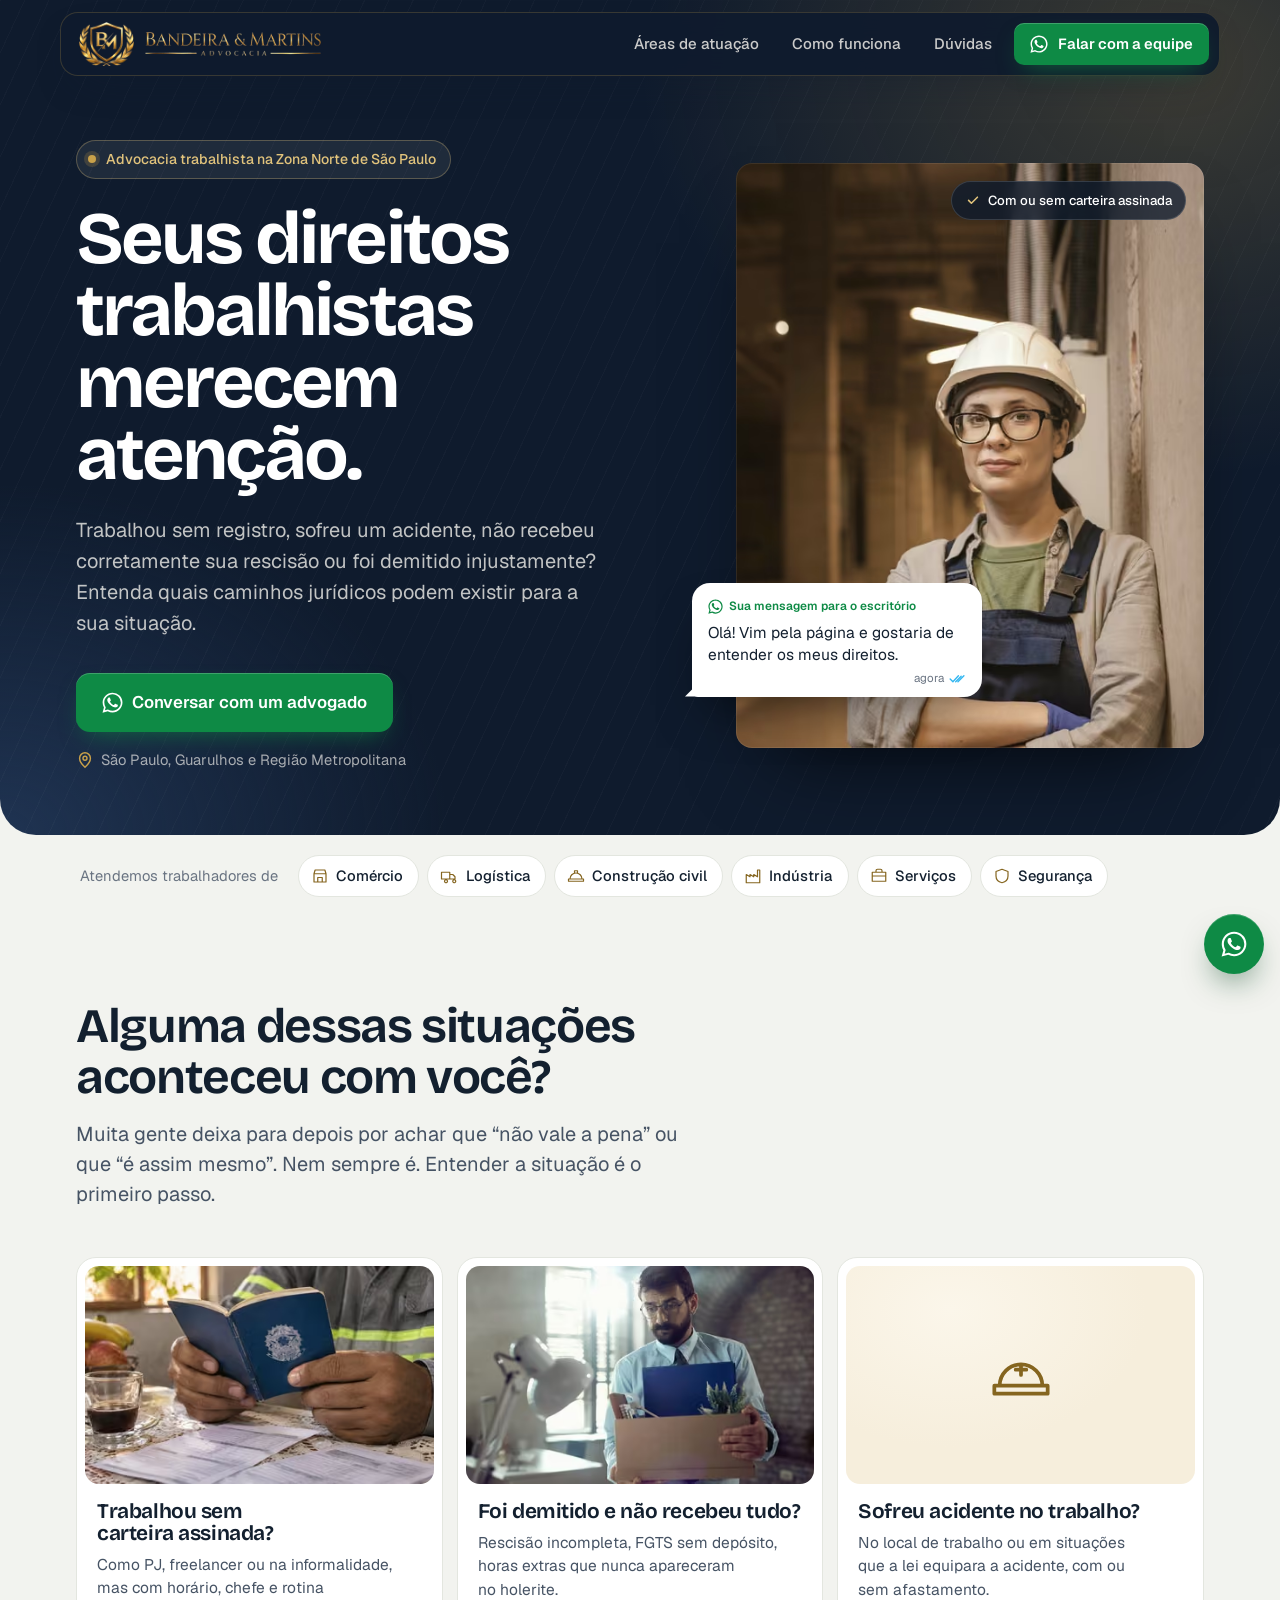
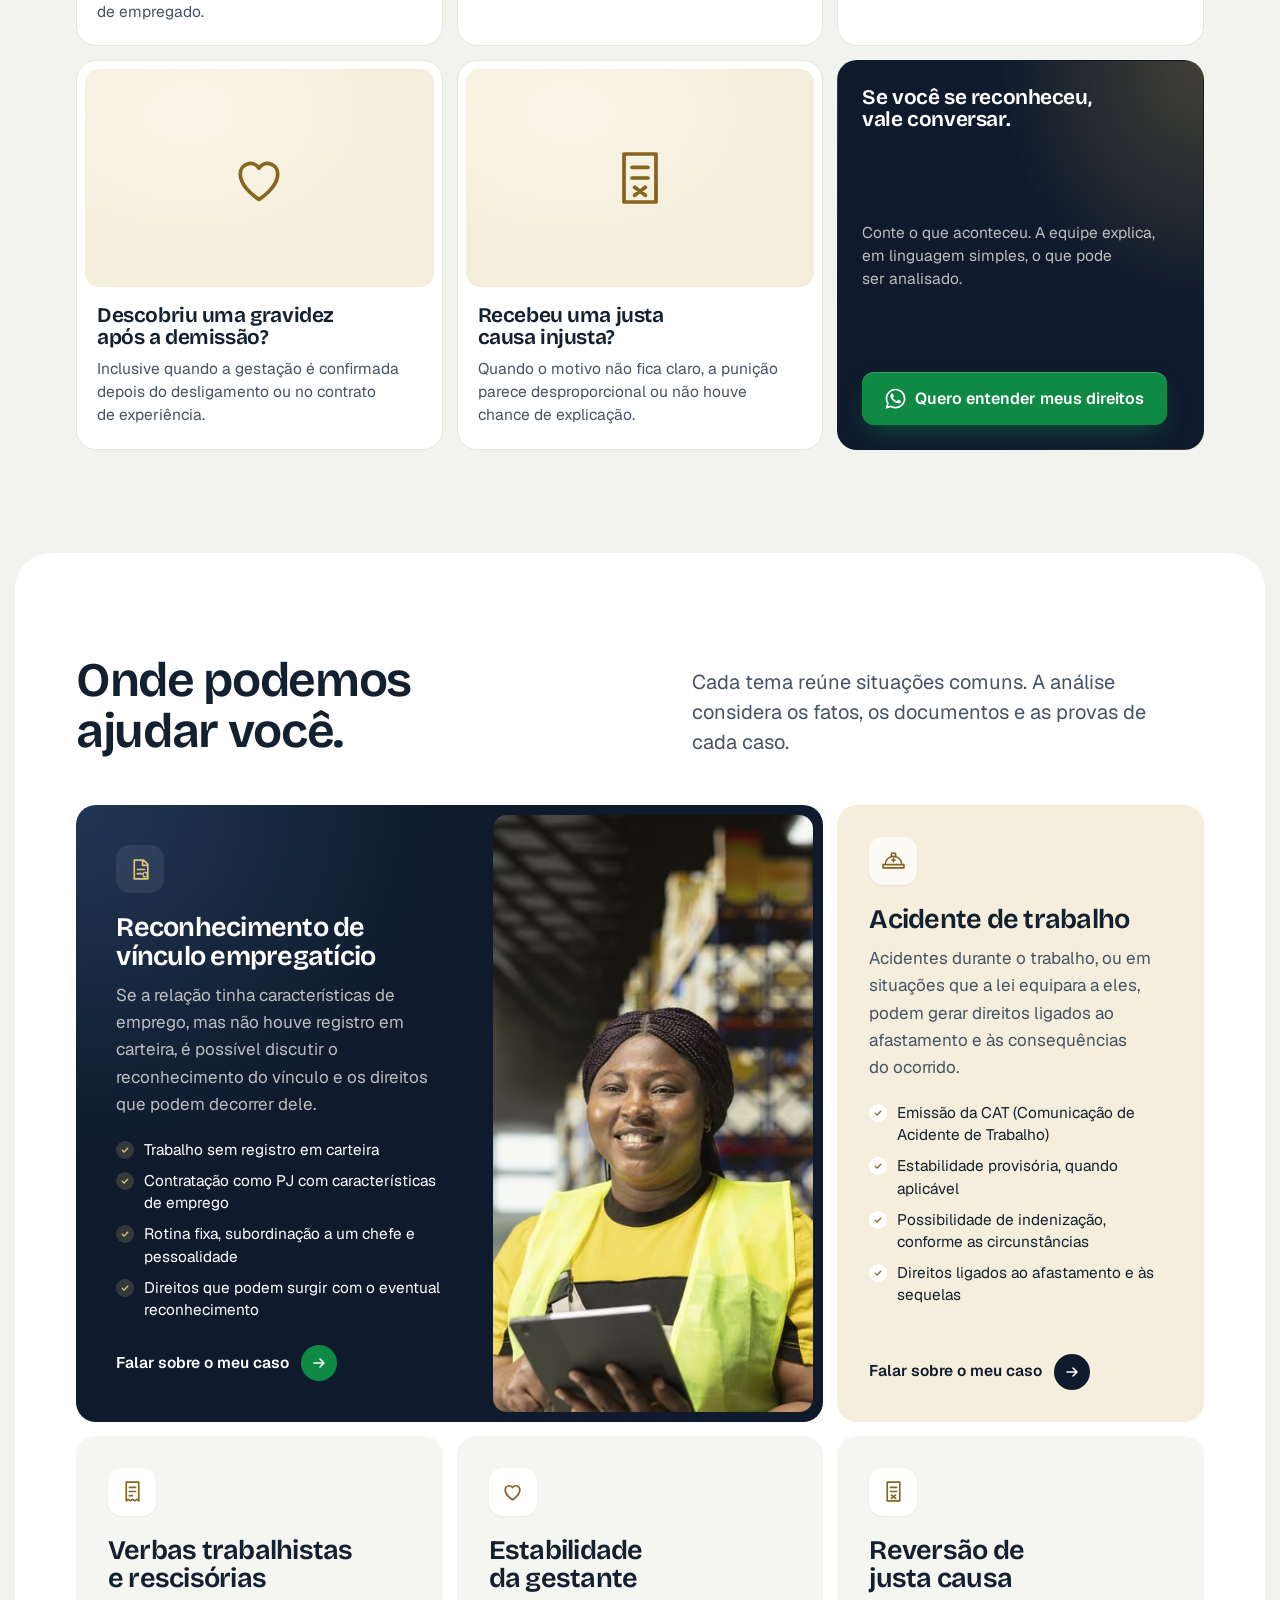
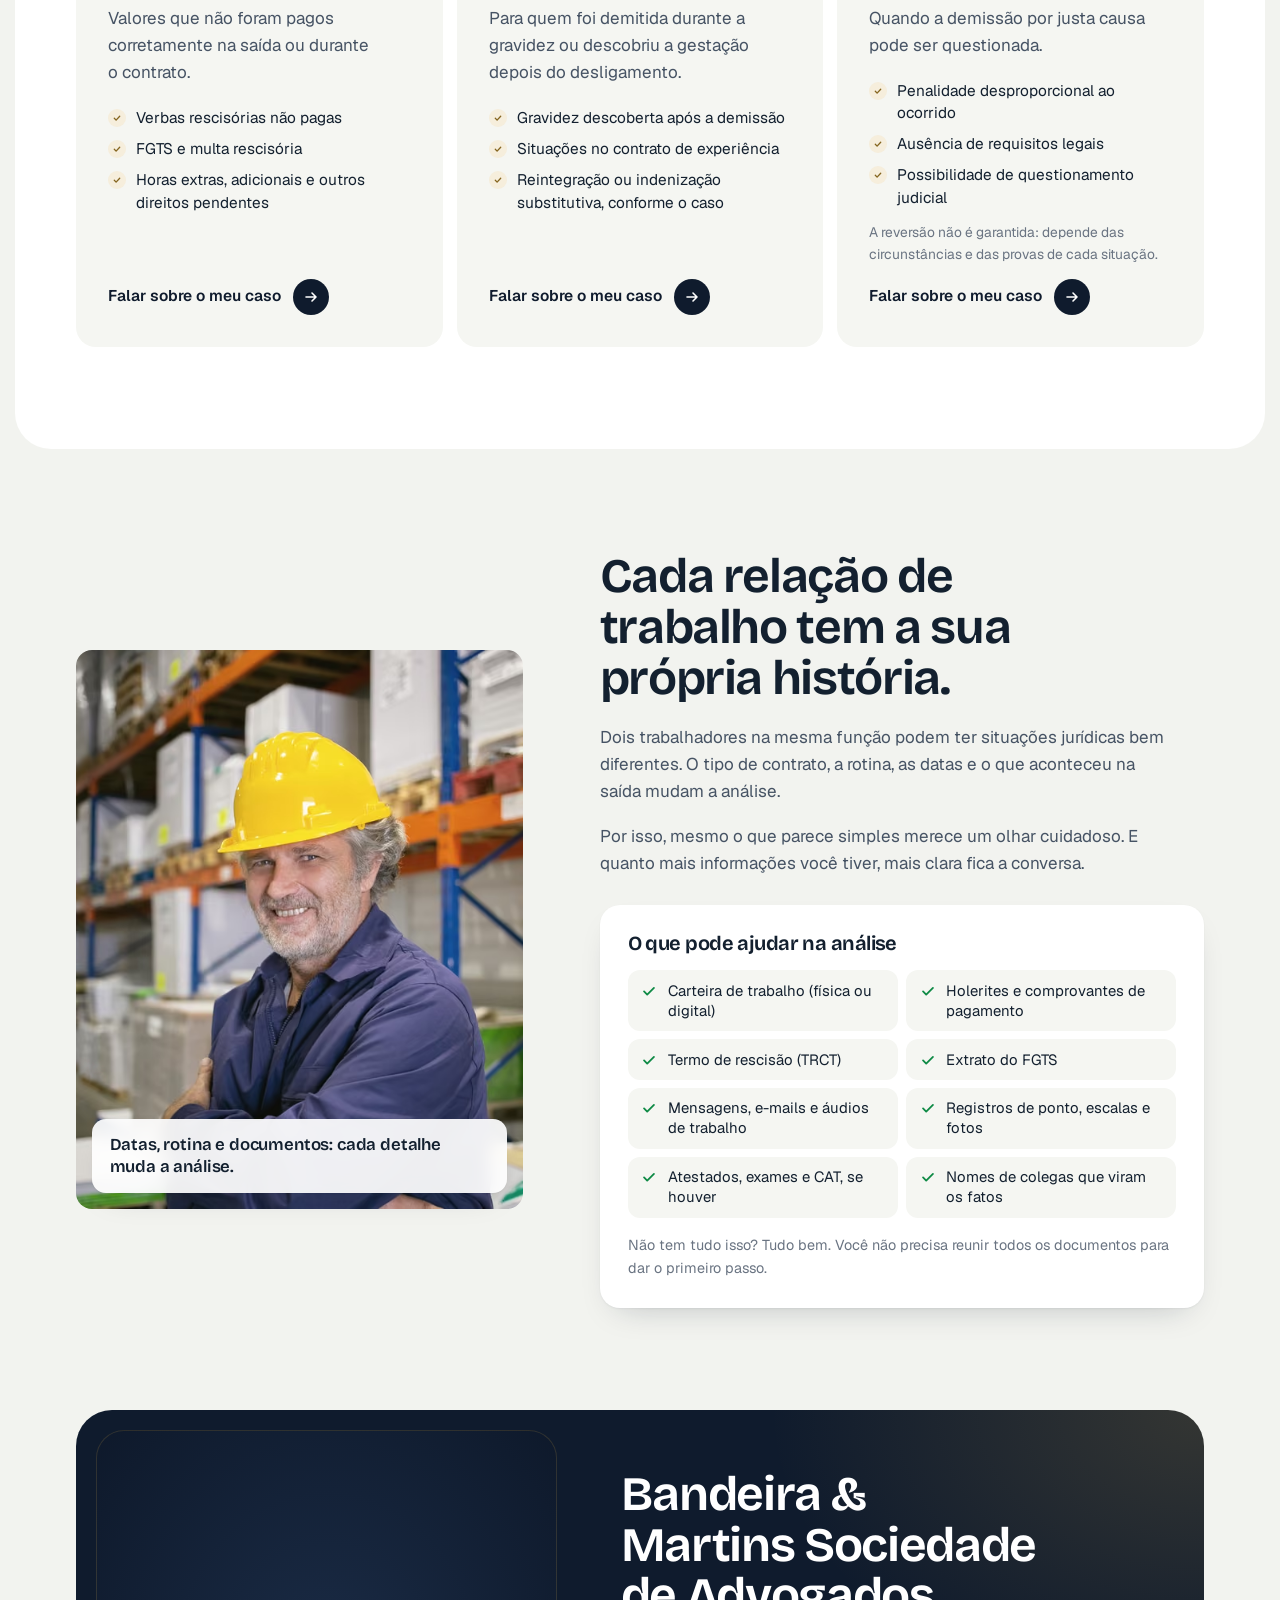
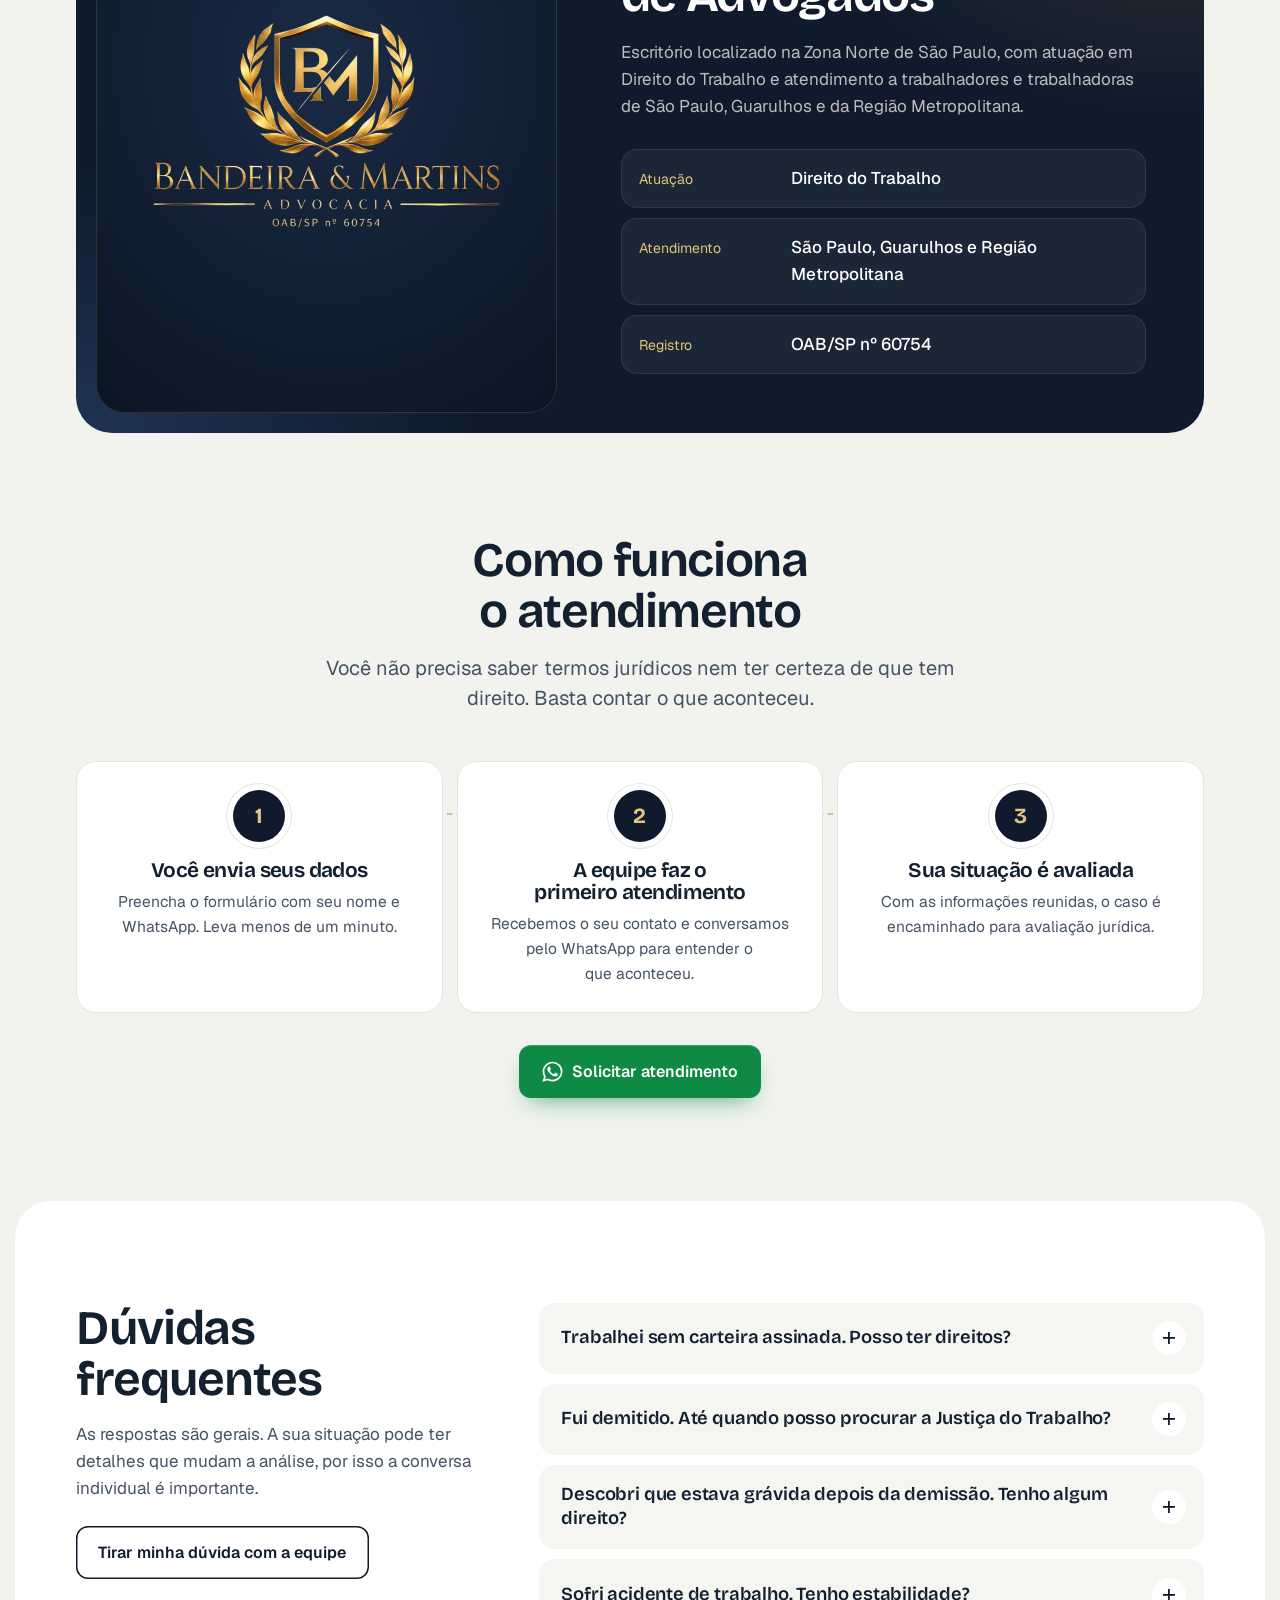
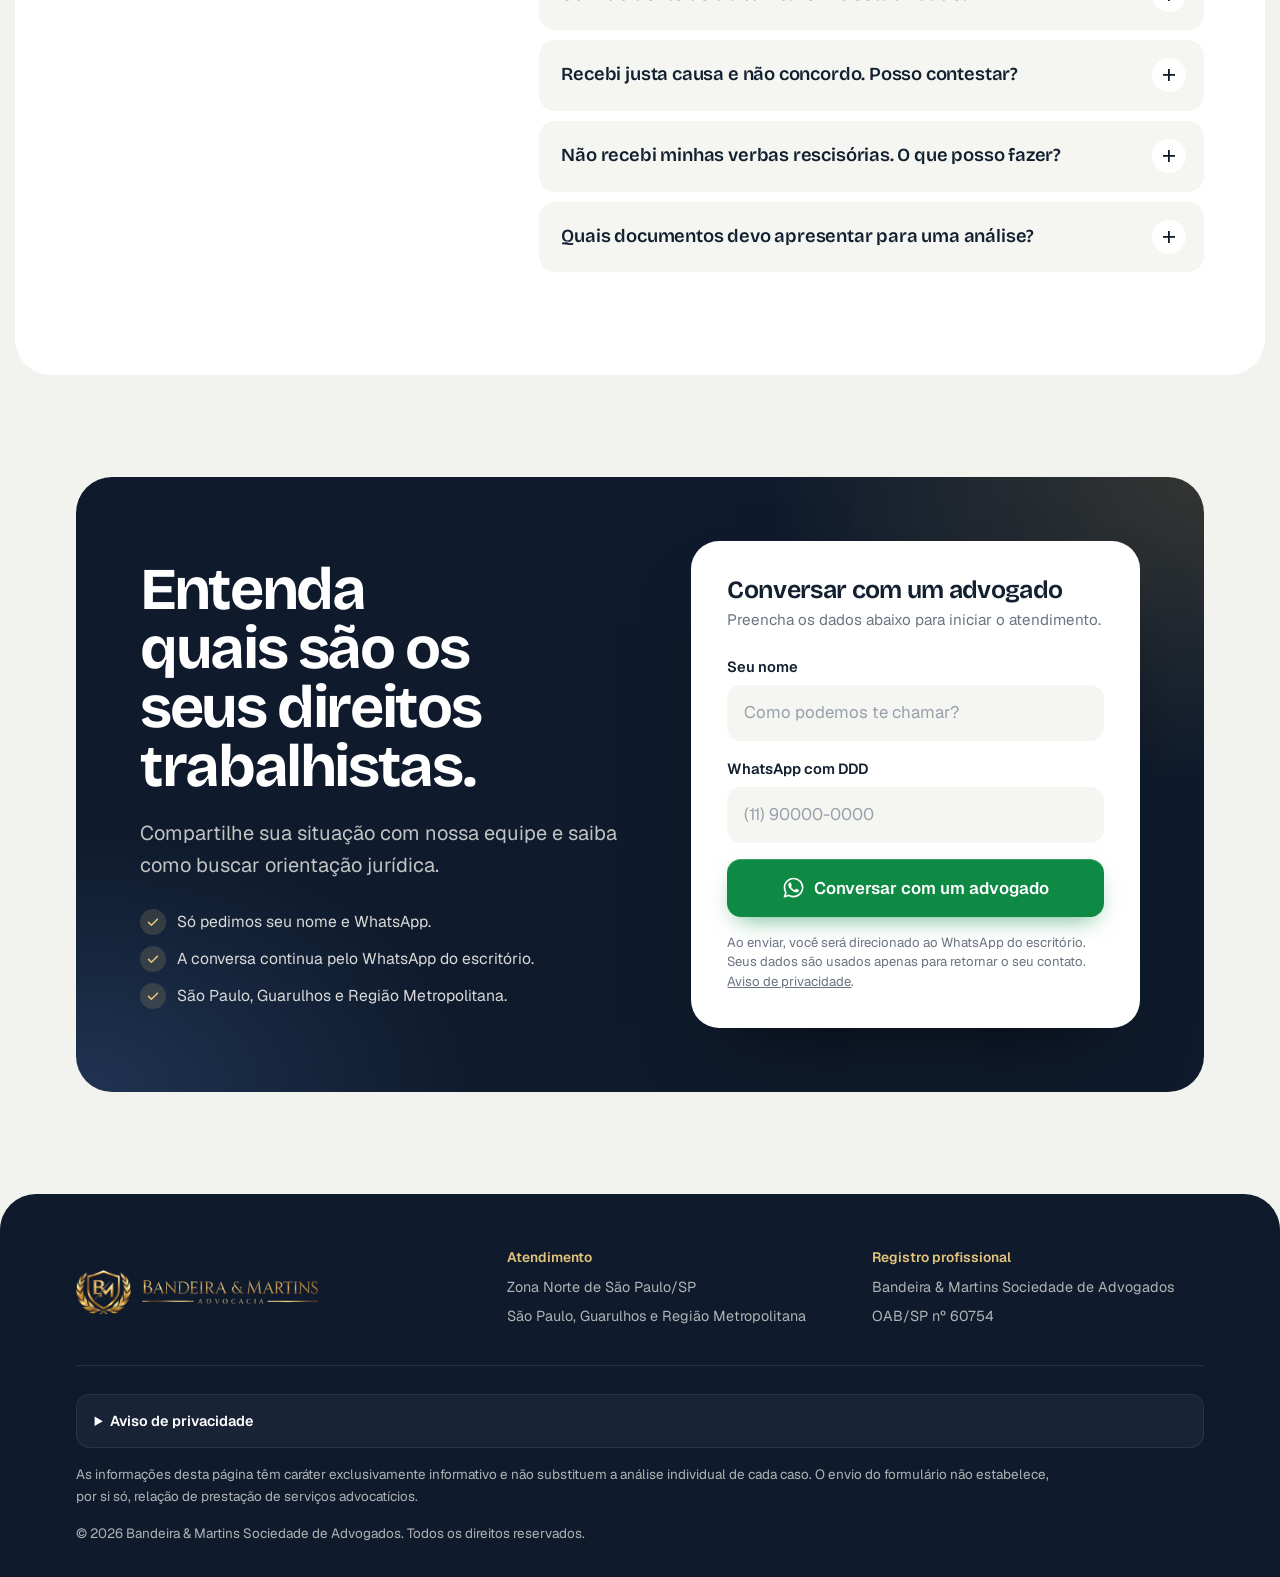
==== commit 56c7115f: "LP trabalhista: fotos nos cards de situações (carteira de trabalho, demissão) e hero de ponta a pont" ====
--- a/trabalhista/index.html
+++ b/trabalhista/index.html
@@ -143,27 +143,45 @@
 
         <ul class="ident__grid">
           <li class="sit">
-            <span class="sit__icon" aria-hidden="true"><svg viewBox="0 0 24 24"><path d="M6 3h9l4 4v14H6zM14 3v5h5M9 13h7M9 17h4"/></svg></span>
+            <figure class="sit__photo">
+              <picture>
+                <source type="image/avif" srcset="assets/img/sit-carteira-400.avif 400w, assets/img/sit-carteira-640.avif 640w" sizes="(max-width: 600px) 120px, (max-width: 960px) 46vw, 30vw">
+                <source type="image/webp" srcset="assets/img/sit-carteira-400.webp 400w, assets/img/sit-carteira-640.webp 640w" sizes="(max-width: 600px) 120px, (max-width: 960px) 46vw, 30vw">
+                <img src="assets/img/sit-carteira-400.webp" width="400" height="250" alt="Mãos de trabalhador segurando a carteira de trabalho, com holerites sobre a mesa" loading="lazy" decoding="async">
+              </picture>
+            </figure>
             <h3>Trabalhou sem carteira assinada?</h3>
             <p>Como PJ, freelancer ou na informalidade, mas com horário, chefe e rotina de empregado.</p>
           </li>
           <li class="sit">
-            <span class="sit__icon" aria-hidden="true"><svg viewBox="0 0 24 24"><path d="M6 3h12v18l-2-1.4-2 1.4-2-1.4-2 1.4-2-1.4L6 21zM9 8h6M9 12h6M9 16h3"/></svg></span>
+            <figure class="sit__photo">
+              <picture>
+                <source type="image/avif" srcset="assets/img/sit-demissao-400.avif 400w, assets/img/sit-demissao-640.avif 640w" sizes="(max-width: 600px) 120px, (max-width: 960px) 46vw, 30vw">
+                <source type="image/webp" srcset="assets/img/sit-demissao-400.webp 400w, assets/img/sit-demissao-640.webp 640w" sizes="(max-width: 600px) 120px, (max-width: 960px) 46vw, 30vw">
+                <img src="assets/img/sit-demissao-400.webp" width="400" height="250" alt="Homem deixando o trabalho carregando uma caixa com seus pertences" loading="lazy" decoding="async">
+              </picture>
+            </figure>
             <h3>Foi demitido e não recebeu tudo?</h3>
             <p>Rescisão incompleta, FGTS sem depósito, horas extras que nunca apareceram no holerite.</p>
           </li>
           <li class="sit">
-            <span class="sit__icon" aria-hidden="true"><svg viewBox="0 0 24 24"><path d="M4 16a8 8 0 0 1 16 0M2 16h20v3H2zM12 8v4M10 10h4"/></svg></span>
+            <figure class="sit__photo sit__photo--icon" aria-hidden="true">
+              <svg viewBox="0 0 24 24"><path d="M4 16a8 8 0 0 1 16 0M2 16h20v3H2zM12 8v4M10 10h4"/></svg>
+            </figure>
             <h3>Sofreu acidente no trabalho?</h3>
             <p>No local de trabalho ou em situações que a lei equipara a acidente, com ou sem afastamento.</p>
           </li>
           <li class="sit">
-            <span class="sit__icon" aria-hidden="true"><svg viewBox="0 0 24 24"><path d="M12 20s-7-4.2-7-9.5A3.8 3.8 0 0 1 12 8.3a3.8 3.8 0 0 1 7 2.2C19 15.8 12 20 12 20z"/></svg></span>
+            <figure class="sit__photo sit__photo--icon" aria-hidden="true">
+              <svg viewBox="0 0 24 24"><path d="M12 20s-7-4.2-7-9.5A3.8 3.8 0 0 1 12 8.3a3.8 3.8 0 0 1 7 2.2C19 15.8 12 20 12 20z"/></svg>
+            </figure>
             <h3>Descobriu uma gravidez após a demissão?</h3>
             <p>Inclusive quando a gestação é confirmada depois do desligamento ou no contrato de experiência.</p>
           </li>
           <li class="sit">
-            <span class="sit__icon" aria-hidden="true"><svg viewBox="0 0 24 24"><path d="M6 3h12v18H6zM9 8h6M9 12h6M10 15.5l4 3M14 15.5l-4 3"/></svg></span>
+            <figure class="sit__photo sit__photo--icon" aria-hidden="true">
+              <svg viewBox="0 0 24 24"><path d="M6 3h12v18H6zM9 8h6M9 12h6M10 15.5l4 3M14 15.5l-4 3"/></svg>
+            </figure>
             <h3>Recebeu uma justa causa injusta?</h3>
             <p>Quando o motivo não fica claro, a punição parece desproporcional ou não houve chance de explicação.</p>
           </li>
--- a/trabalhista/assets/css/style.css
+++ b/trabalhista/assets/css/style.css
@@ -454,41 +454,47 @@
 }
 .sit {
   position: relative;
-  padding: 1.6rem 1.5rem 1.5rem;
+  display: flex;
+  flex-direction: column;
+  padding: 8px 8px 1.4rem;
   background: var(--surface);
   border: 1px solid var(--stone);
   border-radius: var(--r-md);
 }
-.sit__icon {
-  display: grid;
-  place-items: center;
-  width: 46px; height: 46px;
-  margin-bottom: 1.1rem;
+.sit__photo {
+  margin: 0 0 1.1rem;
+  aspect-ratio: 16 / 10;
   border-radius: 14px;
-  background: var(--gold-tint);
-}
-.sit__icon svg { width: 24px; height: 24px; fill: none; stroke: var(--gold-ink); stroke-width: 1.6; stroke-linecap: round; stroke-linejoin: round; }
-.sit h3 { font-size: 1.3rem; letter-spacing: -0.02em; margin-bottom: 0.55rem; }
-.sit p { margin: 0; color: var(--text-2); font-size: 0.97rem; line-height: 1.5; }
+  overflow: hidden;
+  background: var(--tint);
+}
+.sit__photo img { width: 100%; height: 100%; object-fit: cover; }
+.sit__photo--icon { display: grid; place-items: center; background: radial-gradient(80% 90% at 30% 20%, #fbf6ea 0%, var(--gold-tint) 70%); }
+.sit__photo--icon svg { width: 30%; max-width: 64px; height: auto; fill: none; stroke: var(--gold-ink); stroke-width: 1.4; stroke-linecap: round; stroke-linejoin: round; }
+.sit h3 { font-size: 1.3rem; letter-spacing: -0.02em; margin: 0 0.75rem 0.5rem; }
+.sit p { margin: 0 0.75rem; color: var(--text-2); font-size: 0.97rem; line-height: 1.5; }
 .sit--cta {
   display: flex;
   flex-direction: column;
   justify-content: space-between;
   gap: 1rem;
+  padding: 1.6rem 1.5rem 1.5rem;
   background:
     radial-gradient(80% 90% at 100% 0%, rgba(201, 161, 74, 0.28) 0%, rgba(201, 161, 74, 0) 70%),
     var(--navy);
   border-color: transparent;
   color: #fff;
 }
+.sit--cta h3, .sit--cta p { margin-inline: 0; }
 .sit--cta p { color: rgba(245, 243, 238, 0.75); }
 .sit--cta .btn { align-self: flex-start; }
 @media (max-width: 960px) { .ident__grid { grid-template-columns: repeat(2, minmax(0, 1fr)); } }
 @media (max-width: 600px) {
   .ident__grid { grid-template-columns: 1fr; gap: 10px; }
-  .sit { display: grid; grid-template-columns: 46px 1fr; column-gap: 1rem; padding: 1.2rem; }
-  .sit__icon { grid-row: span 2; margin: 0; }
-  .sit h3 { font-size: 1.15rem; margin-bottom: 0.3rem; }
+  .sit { display: grid; grid-template-columns: 112px 1fr; column-gap: 0.9rem; align-content: center; padding: 8px 12px 8px 8px; }
+  .sit__photo { grid-row: span 2; margin: 0; aspect-ratio: 1 / 1; border-radius: 12px; }
+  .sit h3 { font-size: 1.08rem; margin: 0.2rem 0 0.25rem; align-self: end; }
+  .sit p { margin: 0; font-size: 0.9rem; line-height: 1.4; align-self: start; }
   .sit--cta { display: flex; padding: 1.5rem 1.25rem; }
   .sit--cta .btn { align-self: stretch; }
 }
